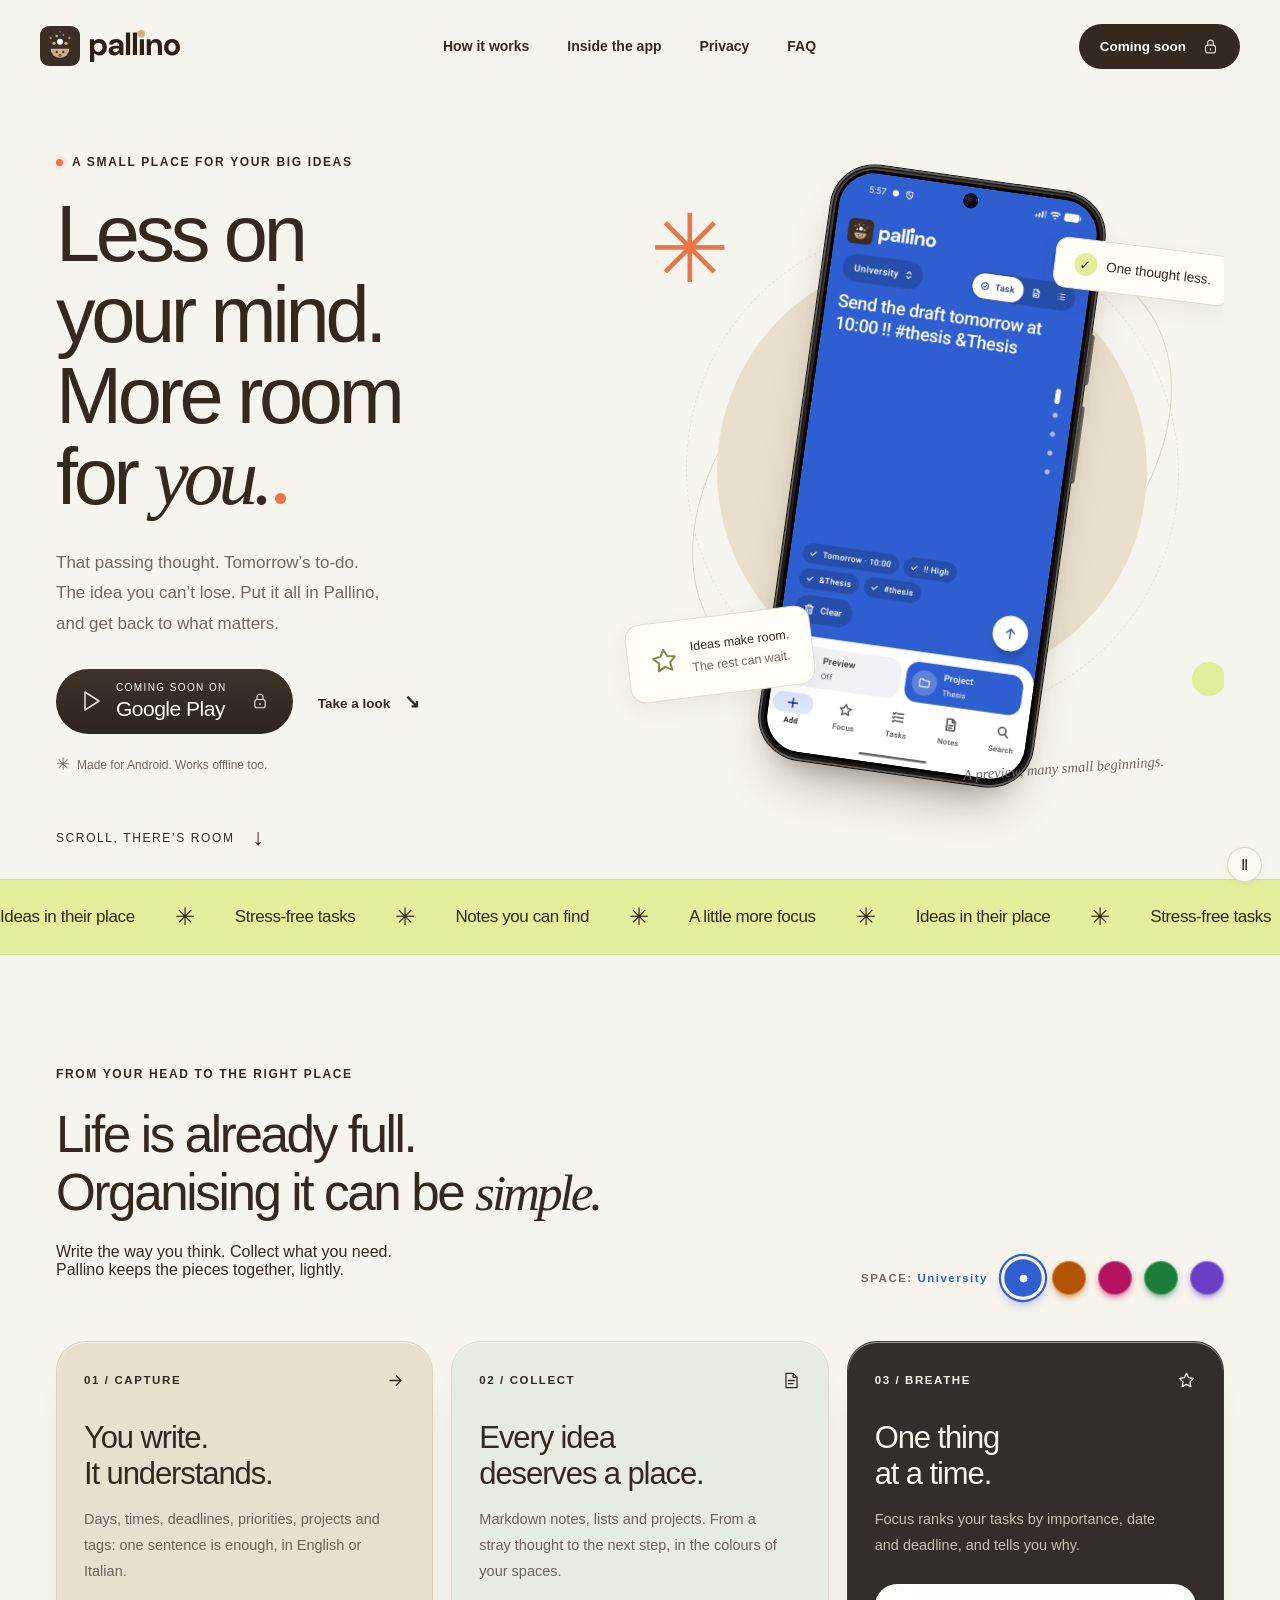
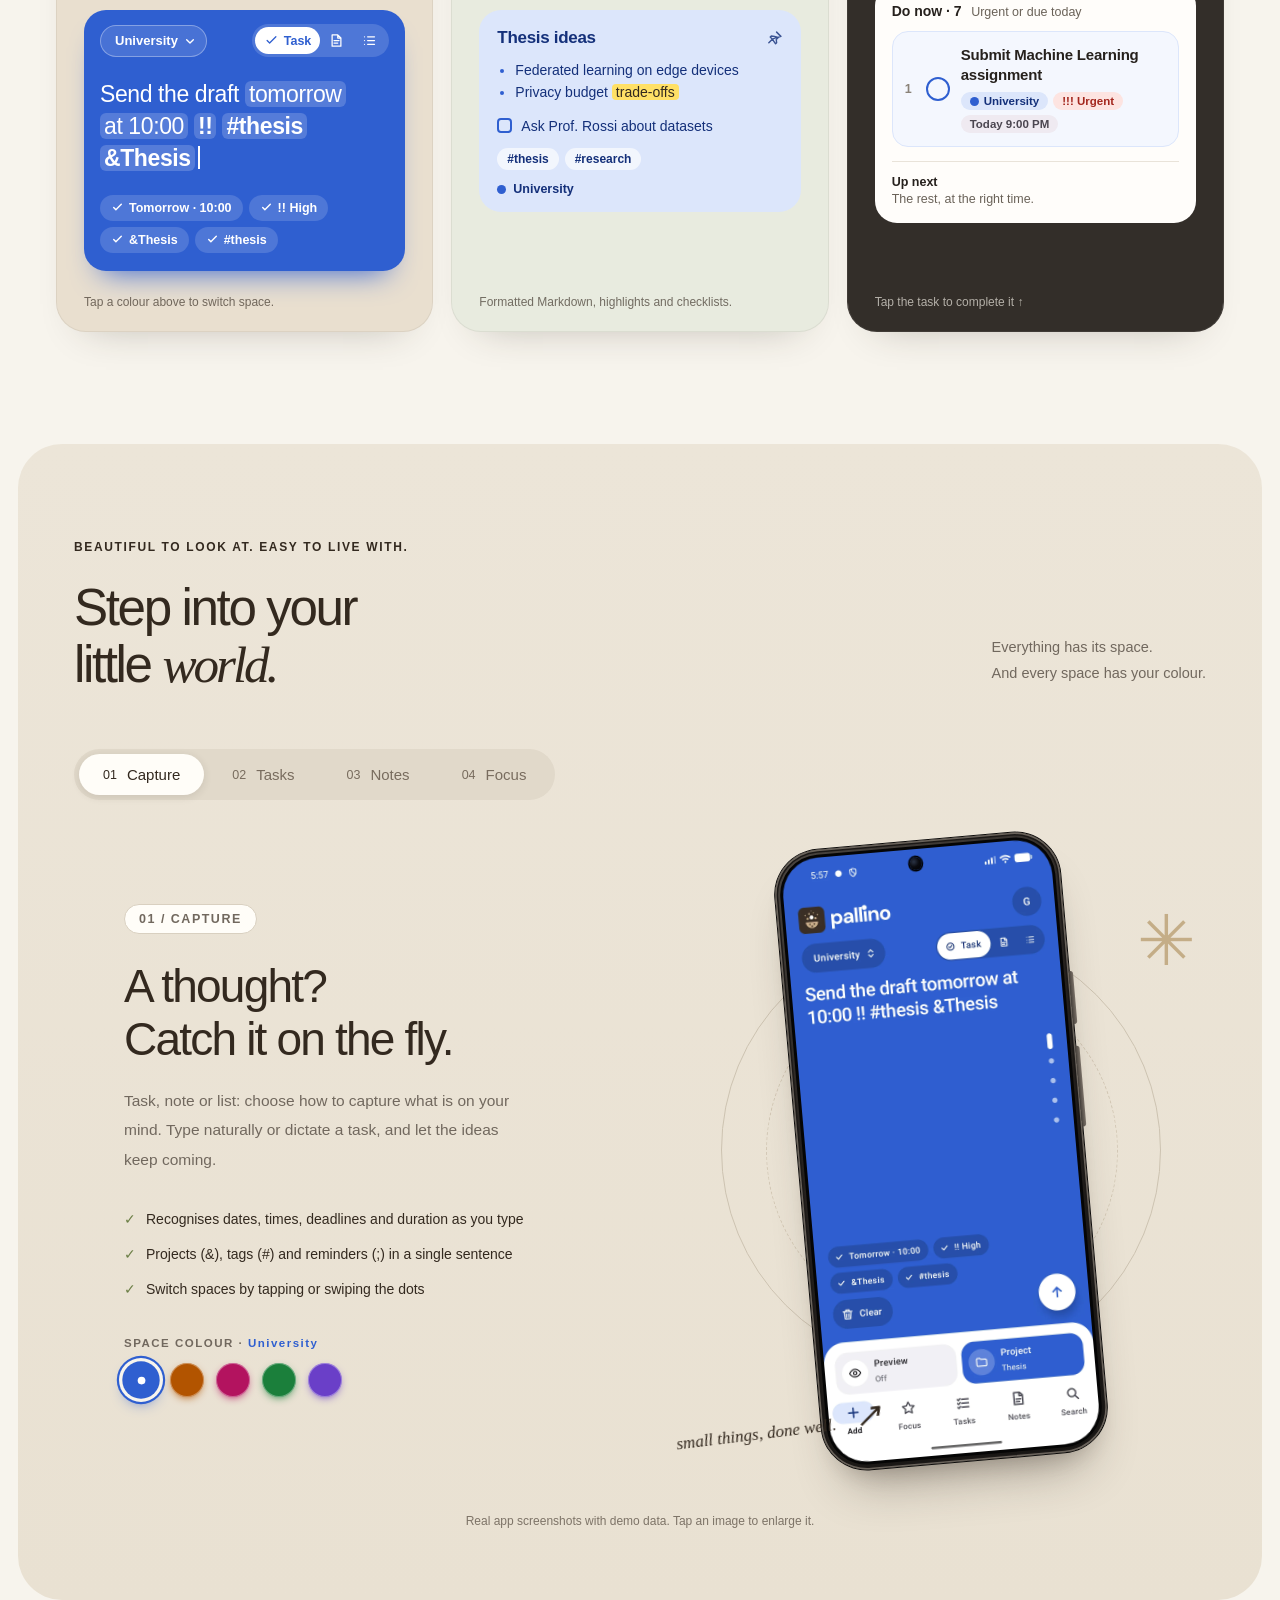
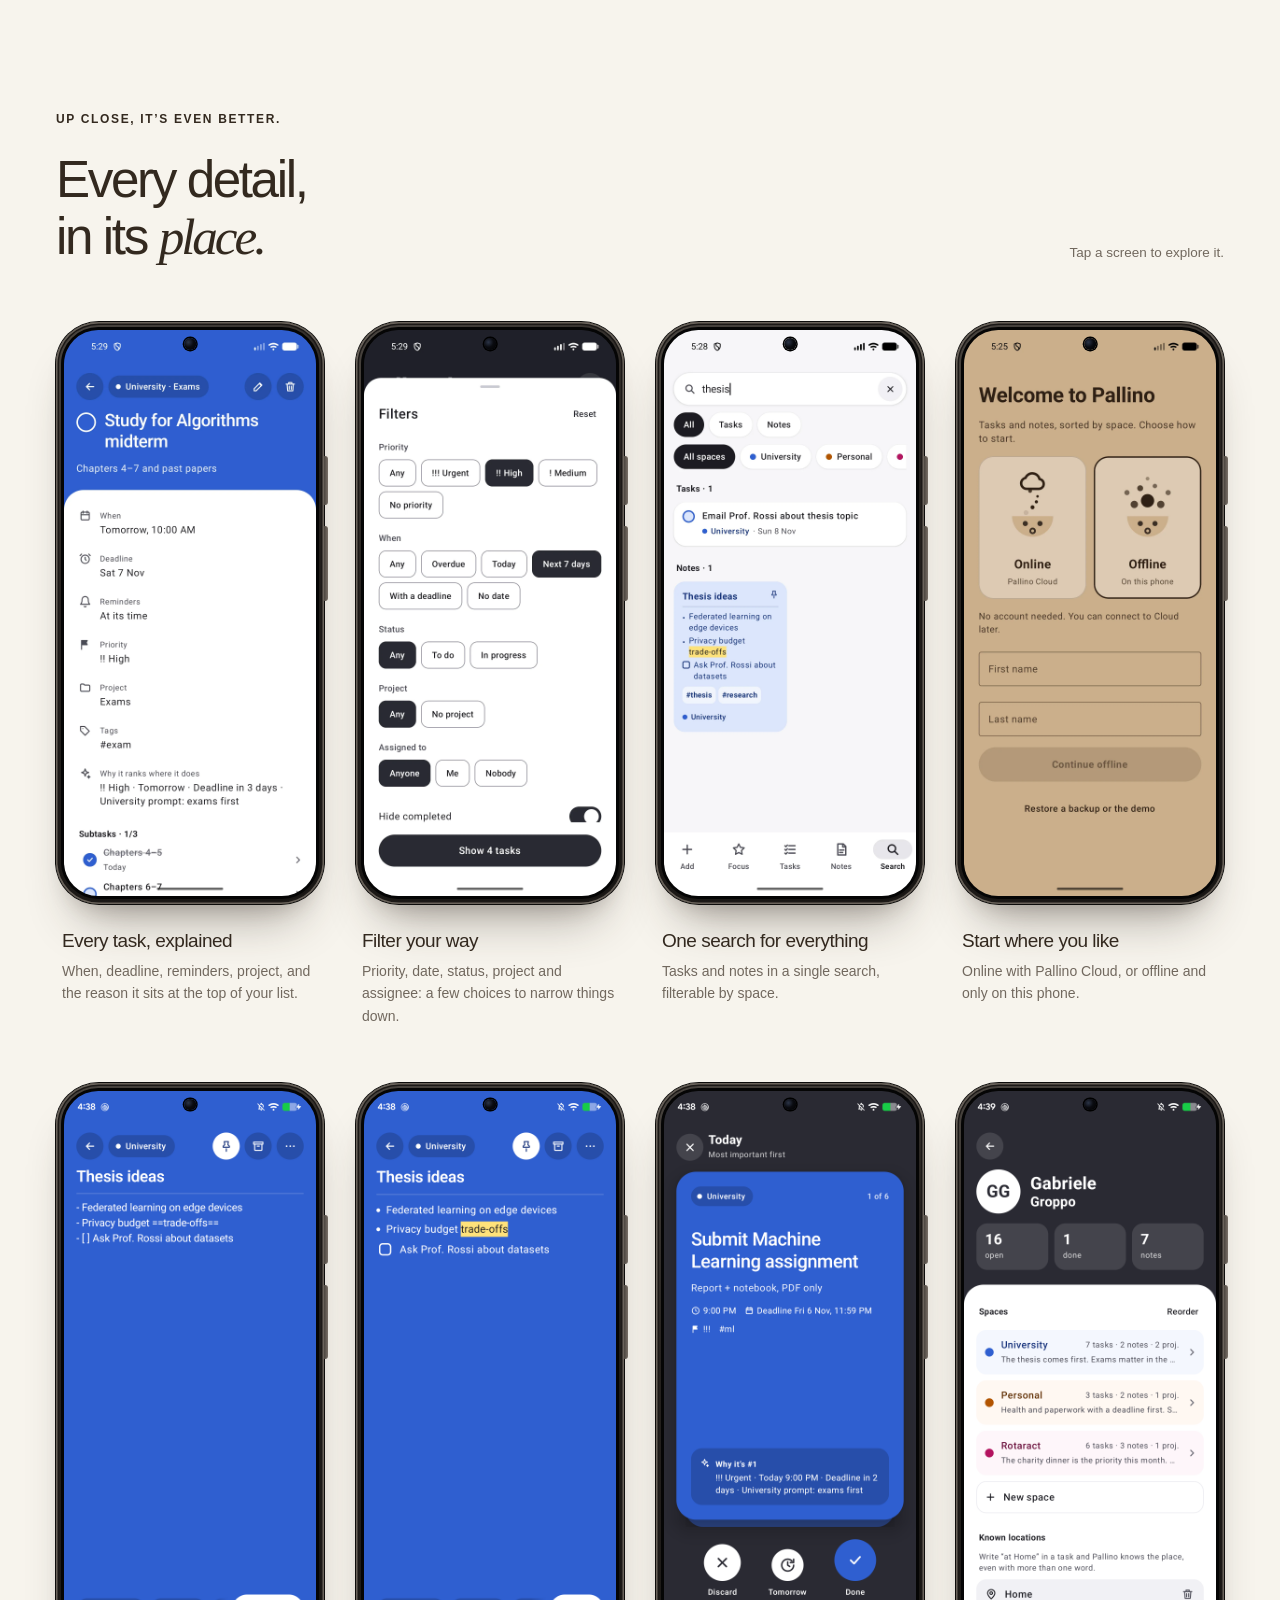
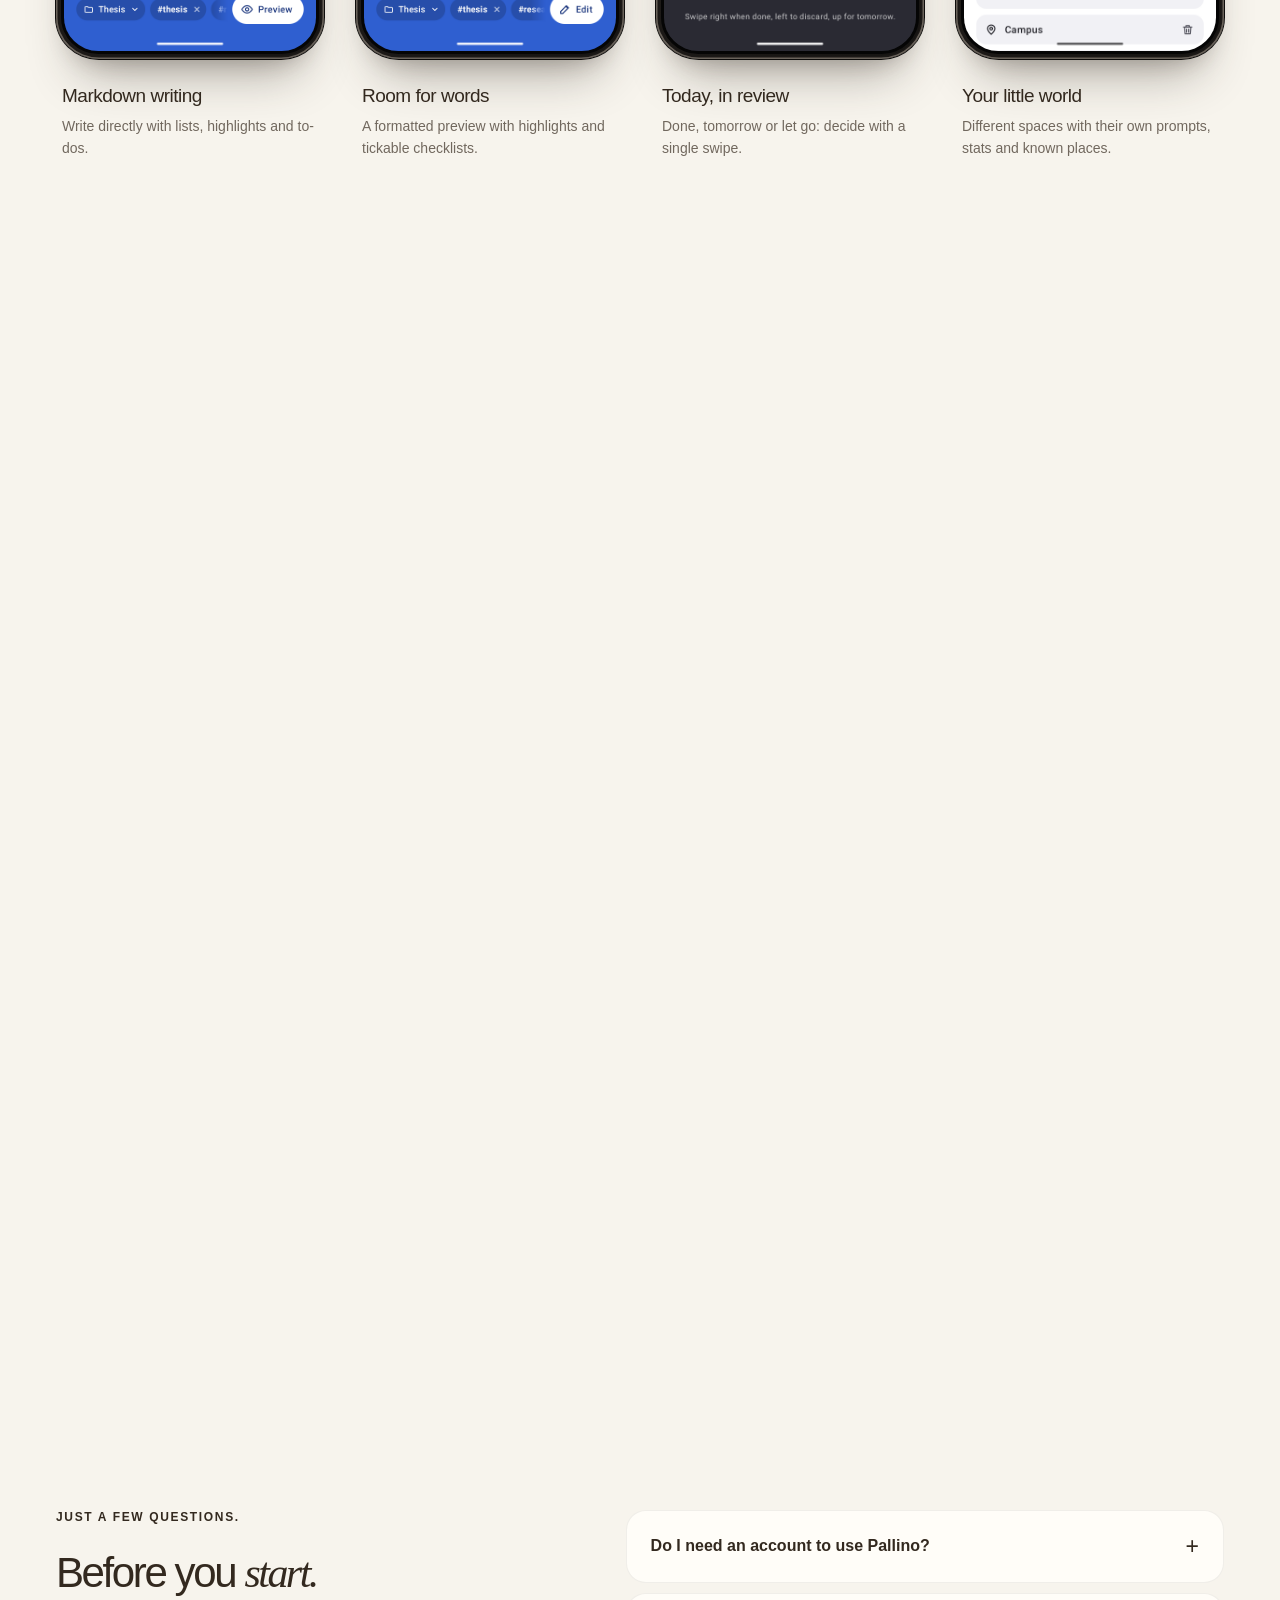
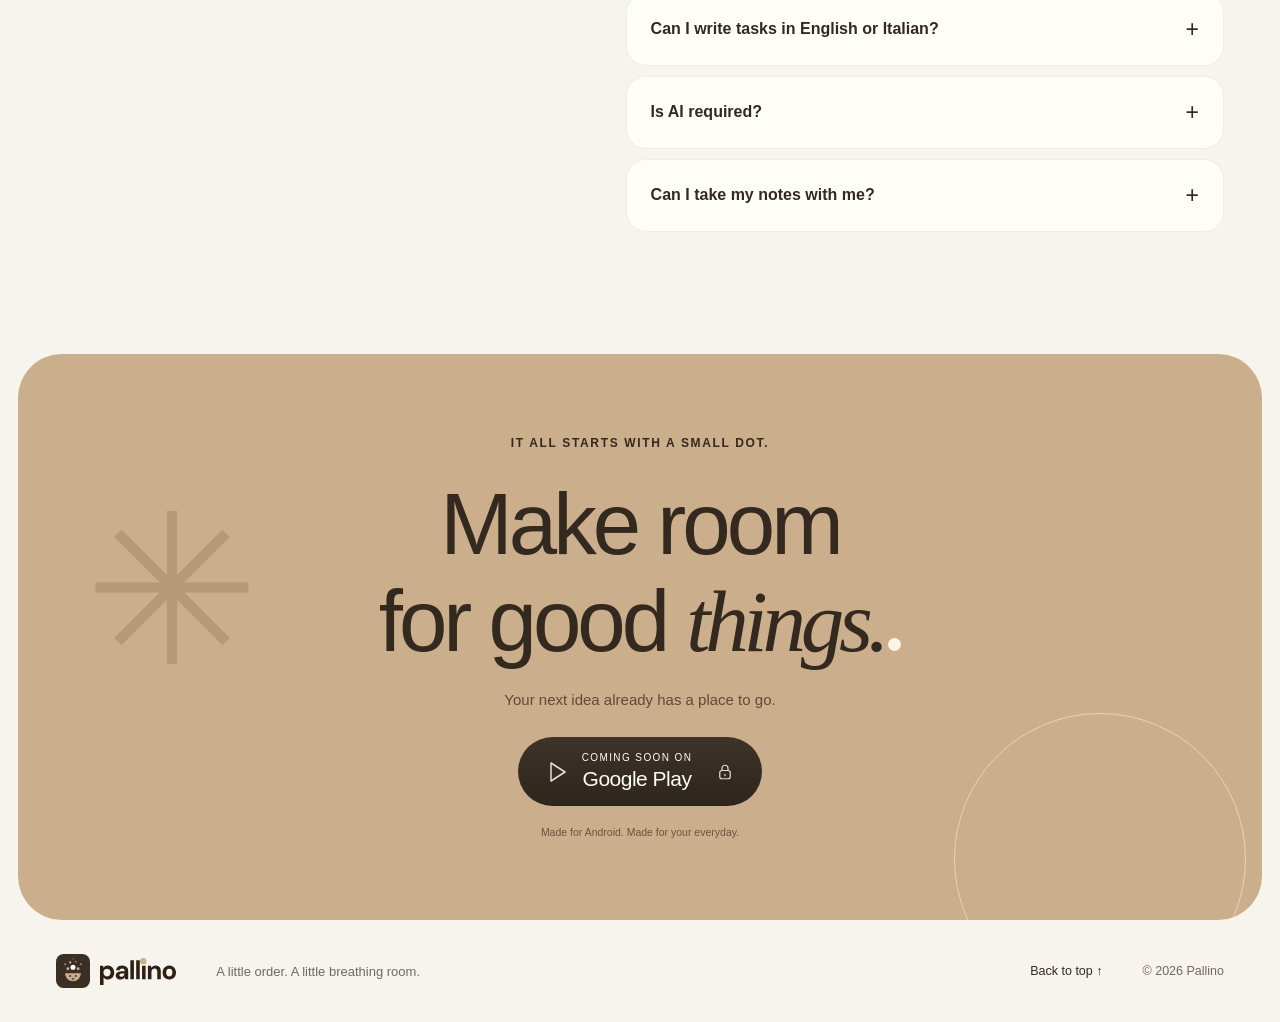
==== index.html @ badea151 "Pallino website: English copy, new phone frames, per-space screenshots - Translate all copy to Engli" ====
<!doctype html>
<html lang="en">
<head>
  <meta charset="utf-8">
  <meta name="viewport" content="width=device-width, initial-scale=1">
  <meta name="theme-color" content="#f7f4ed">
  <meta name="description" content="Make room for your ideas. Pallino collects tasks, notes and lists, understands how you write and helps you find the next thing to do. Discover the Android app.">
  <meta property="og:title" content="Pallino — Less on your mind. More room for you.">
  <meta property="og:description" content="Tasks, notes and ideas. A small place to put everything else in order.">
  <meta property="og:type" content="website">
  <title>Pallino — Less on your mind. More room for you.</title>
  <link rel="icon" href="assets/favicon.ico" sizes="any">
  <link rel="icon" href="assets/favicon.svg" type="image/svg+xml">
  <link rel="apple-touch-icon" href="assets/apple-touch-icon.png">
  <link rel="stylesheet" href="styles.css">
  <script src="strings.js" defer></script>
  <script src="script.js" defer></script>
</head>
<body>
<a class="skip" href="#main">Skip to content</a>
<svg class="svg-library" xmlns="http://www.w3.org/2000/svg" aria-hidden="true"><defs>
  <symbol id="i-arrow" viewBox="0 0 24 24"><path d="M5 12h14m-6-6 6 6-6 6"/></symbol>
  <symbol id="i-star" viewBox="0 0 24 24"><path d="m12 3 2.7 5.5 6.1.9-4.4 4.3 1 6.1-5.4-2.9-5.4 2.9 1-6.1L3.2 9.4l6.1-.9Z"/></symbol>
  <symbol id="i-note" viewBox="0 0 24 24"><path d="M14 3H5v18h14V8Zm0 0v5h5M8 12h8m-8 4h6"/></symbol>
  <symbol id="i-check" viewBox="0 0 24 24"><path d="m5 12 4 4L19 6"/></symbol>
  <symbol id="i-search" viewBox="0 0 24 24"><circle cx="10.5" cy="10.5" r="6.5"/><path d="m16 16 5 5"/></symbol>
  <symbol id="i-mic" viewBox="0 0 24 24"><rect x="9" y="2" width="6" height="13" rx="3"/><path d="M5 10v2a7 7 0 0 0 14 0v-2m-7 9v3m-4 0h8"/></symbol>
  <symbol id="i-lock" viewBox="0 0 24 24"><rect x="5" y="10" width="14" height="11" rx="3"/><path d="M8 10V7a4 4 0 0 1 8 0v3m-4 5v2"/></symbol>
  <symbol id="i-chevron" viewBox="0 0 24 24"><path d="m7 10 5 5 5-5"/></symbol>
  <symbol id="i-list" viewBox="0 0 24 24"><path d="M9 6h11M9 12h11M9 18h11M4 6h.01M4 12h.01M4 18h.01"/></symbol>
  <symbol id="i-pin" viewBox="0 0 24 24"><path d="m15 3 6 6-3 1-3.5 3.5.5 4.5-1.5 1.5L9 13l-5 5m5-5-3-3 1.5-1.5 4.5.5L16 10Z"/></symbol>
  <symbol id="i-share" viewBox="0 0 24 24"><path d="M7 17 17 7M8 7h9v9"/></symbol>
  <symbol id="i-refresh" viewBox="0 0 24 24"><path d="M20 12a8 8 0 1 1-2.6-5.9M20 4v5h-5"/></symbol>
  <symbol id="i-moon" viewBox="0 0 24 24"><path d="M20 14.5A8 8 0 0 1 9.5 4 8 8 0 1 0 20 14.5Z"/></symbol>
  <symbol id="i-play" viewBox="0 0 24 24"><path d="m5 3 14 9-14 9Z"/></symbol>
</defs></svg>
<header class="site-header"><div class="header">
  <a class="brand" href="#" aria-label="Pallino, back to top">
    <img class="brand-app-icon" src="assets/app-icon.svg" alt="" width="40" height="40">
    <img class="brand-wordmark" src="assets/wordmark.svg" alt="pallino" width="90" height="32">
  </a>
  <nav aria-label="Main navigation"><a href="#features">How it works</a><a href="#app">Inside the app</a><a href="#privacy">Privacy</a><a href="#faq">FAQ</a></nav>
  <span class="button small dark is-locked" role="link" aria-disabled="true" title="Coming soon on Google Play">Coming soon <svg><use href="#i-lock"/></svg></span>
</div></header>
<main id="main">
<section class="hero wrap">
  <div class="hero-copy">
    <p class="eyebrow"><span class="status-dot"></span> A SMALL PLACE FOR YOUR BIG IDEAS</p>
    <h1>Less on<br>your mind.<br>More room<br>for <span class="serif">you.</span><span class="heading-dot"></span></h1>
    <p class="lead">That passing thought. Tomorrow’s to-do.<br class="desktop-break"> The idea you can’t lose. Put it all in Pallino,<br class="desktop-break"> and get back to what matters.</p>
    <div class="hero-actions"><span class="button dark store-link is-locked" role="link" aria-disabled="true" title="Coming soon on Google Play"><svg><use href="#i-play"/></svg><span><small>COMING SOON ON</small>Google Play</span><svg class="store-arrow"><use href="#i-lock"/></svg></span><a class="text-link" href="#app">Take a look <span>↘</span></a></div>
    <p class="hero-footnote"><span class="tiny-android">✳</span> Made for Android. Works offline too.</p>
  </div>
  <div class="hero-stage" aria-label="Preview of the Pallino app">
    <div class="orbit orbit-one"></div><div class="orbit orbit-two"></div><div class="hero-disc"></div>
    <span class="decor star-decor">✳</span><span class="decor little-dot"></span>
    <div class="floating-label label-top"><span class="label-tick">✓</span> One thought less.</div>
    <div class="phone hero-phone">
      <div class="phone-screen"><button class="screenshot-open" data-space-shot="capture" data-image="assets/screenshots/capture-blue.webp" data-caption="Capture · dates, priorities, tags and projects recognised as you type" aria-label="Enlarge the Capture screen"><img src="assets/screenshots/capture-blue.webp" alt="Pallino Capture screen: a task with date, time, priority, tag and project recognised as you type" width="1080" height="2424" fetchpriority="high"></button></div>
    </div>
    <div class="floating-label label-bottom"><svg><use href="#i-star"/></svg><span>Ideas make room.<br><b>The rest can wait.</b></span></div>
    <span class="stage-note">A preview, many small beginnings.</span>
  </div>
  <a class="scroll-hint" href="#features"><span>SCROLL, THERE’S ROOM</span> ↓</a>
</section>
<div class="ticker" aria-hidden="true"><div class="ticker-track"><span>Ideas in their place</span><i>✳</i><span>Stress-free tasks</span><i>✳</i><span>Notes you can find</span><i>✳</i><span>A little more focus</span><i>✳</i><span>Ideas in their place</span><i>✳</i><span>Stress-free tasks</span><i>✳</i><span>Notes you can find</span><i>✳</i><span>A little more focus</span><i>✳</i></div></div>
<section id="features" class="section wrap">
  <div class="section-heading reveal">
    <div>
      <p class="eyebrow">FROM YOUR HEAD TO THE RIGHT PLACE</p>
      <h2>Life is already full.<br>Organising it can be <span class="serif">simple.</span></h2>
      <p>Write the way you think. Collect what you need.<br>Pallino keeps the pieces together, lightly.</p>
    </div>
    <div class="color-picker" aria-label="Choose the space colour">
      <span class="picker-label">SPACE: <b class="space-name-label">University</b></span>
      <div class="swatch-group" role="group" aria-label="Space colours">
        <button type="button" class="swatch blue active" data-space="blue" aria-label="University space (Blue)" aria-pressed="true"></button>
        <button type="button" class="swatch orange" data-space="orange" aria-label="Personal space (Orange)" aria-pressed="false"></button>
        <button type="button" class="swatch pink" data-space="pink" aria-label="Rotaract space (Magenta)" aria-pressed="false"></button>
        <button type="button" class="swatch green" data-space="green" aria-label="Projects space (Green)" aria-pressed="false"></button>
        <button type="button" class="swatch purple" data-space="purple" aria-label="Ideas space (Purple)" aria-pressed="false"></button>
      </div>
    </div>
  </div>
  <div class="feature-grid">
    <article class="feature-card capture-card reveal">
      <div class="card-meta"><span>01 / CAPTURE</span><svg><use href="#i-arrow"/></svg></div>
      <h3>You write.<br>It understands.</h3>
      <p>Days, times, deadlines, priorities, projects and tags: one sentence is enough, in English or Italian.</p>
      <div class="app-block capture-block">
        <div class="capture-block-bar">
          <span class="space-selector-pill"><span class="space-name-label">University</span><svg><use href="#i-chevron"/></svg></span>
          <span class="mode-segments"><b><svg><use href="#i-check"/></svg>Task</b><span><svg><use href="#i-note"/></svg></span><span><svg><use href="#i-list"/></svg></span></span>
        </div>
        <div class="sentence-demo">
          <span><span class="space-task-label">Send the draft</span> <em>tomorrow</em><br><em>at 10:00</em> <strong>!!</strong> <u class="space-tag-label">#thesis</u> <b class="space-proj-label">&amp;Thesis</b></span>
        </div>
        <div class="demo-chips">
          <span><svg><use href="#i-check"/></svg>Tomorrow · 10:00</span>
          <span><svg><use href="#i-check"/></svg>!! High</span>
          <span><svg><use href="#i-check"/></svg><i class="space-proj-chip">&amp;Thesis</i></span>
          <span><svg><use href="#i-check"/></svg><i class="space-tag-chip">#thesis</i></span>
        </div>
      </div>
      <span class="card-caption">Tap a colour above to switch space.</span>
    </article>
    <article class="feature-card notes-card reveal">
      <div class="card-meta"><span>02 / COLLECT</span><svg><use href="#i-note"/></svg></div>
      <h3>Every idea<br>deserves a place.</h3>
      <p>Markdown notes, lists and projects. From a stray thought to the next step, in the colours of your spaces.</p>
      <div class="app-block note-card-demo">
        <div class="note-card-head">
          <b>Thesis ideas</b>
          <svg class="pin-icon" aria-hidden="true"><use href="#i-pin"/></svg>
        </div>
        <ul class="note-card-list">
          <li>Federated learning on edge devices</li>
          <li>Privacy budget <mark>trade-offs</mark></li>
        </ul>
        <div class="note-card-todo"><span class="todo-box"></span> Ask Prof. Rossi about datasets</div>
        <div class="note-card-tags"><span class="space-tag-label">#thesis</span><span>#research</span></div>
        <div class="note-card-space"><i class="space-dot"></i> <span class="space-name-label">University</span></div>
      </div>
      <span class="card-caption">Formatted Markdown, highlights and checklists.</span>
    </article>
    <article class="feature-card focus-card reveal">
      <div class="card-meta"><span>03 / BREATHE</span><svg><use href="#i-star"/></svg></div>
      <h3>One thing<br>at a time.</h3>
      <p>Focus ranks your tasks by importance, date and deadline, and tells you why.</p>
      <div class="app-block focus-surface">
        <span class="focus-label"><b>Do now · 7</b> Urgent or due today</span>
        <button type="button" class="demo-task" aria-pressed="false">
          <span class="task-rank">1</span>
          <span class="check-circle"><svg><use href="#i-check"/></svg></span>
          <span class="demo-task-body">
            <span class="demo-task-title">Submit Machine Learning assignment</span>
            <span class="reason-pills">
              <em class="reason-space"><i class="space-dot"></i> <span class="space-name-label">University</span></em>
              <span>!!! Urgent</span>
              <span>Today 9:00 PM</span>
            </span>
          </span>
        </button>
        <div class="focus-later"><b>Up next</b> <span>The rest, at the right time.</span></div>
      </div>
      <span class="card-caption">Tap the task to complete it ↑</span>
    </article>
  </div>
</section>
<section id="app" class="app-section">
  <div class="wrap">
    <div class="app-section-top reveal"><div><p class="eyebrow">BEAUTIFUL TO LOOK AT. EASY TO LIVE WITH.</p><h2>Step into your<br>little <span class="serif">world.</span></h2></div><p>Everything has its space.<br>And every space has your colour.</p></div>
    <div class="showcase-tabs" role="tablist" aria-label="Explore the app’s features">
      <button id="tab-capture" role="tab" aria-selected="true" aria-controls="showcase-panel" data-screen="capture" tabindex="0">01 <span>Capture</span></button>
      <button id="tab-tasks" role="tab" aria-selected="false" aria-controls="showcase-panel" data-screen="tasks" tabindex="-1">02 <span>Tasks</span></button>
      <button id="tab-notes" role="tab" aria-selected="false" aria-controls="showcase-panel" data-screen="notes" tabindex="-1">03 <span>Notes</span></button>
      <button id="tab-focus" role="tab" aria-selected="false" aria-controls="showcase-panel" data-screen="focus" tabindex="-1">04 <span>Focus</span></button>
    </div>
    <div id="showcase-panel" class="showcase" role="tabpanel" aria-labelledby="tab-capture" tabindex="0">
      <div class="showcase-copy">
        <span class="showcase-number" aria-hidden="true">01 / Capture</span>
        <h3 id="showcase-title">A thought?<br>Catch it on the fly.</h3>
        <p id="showcase-description">Task, note or list: choose how to capture what is on your mind. Type naturally or dictate a task, and let the ideas keep coming.</p>
        <ul id="showcase-points">
          <li>Recognises dates, times, deadlines and duration as you type</li>
          <li>Projects (&amp;), tags (#) and reminders (;) in a single sentence</li>
          <li>Switch spaces by tapping or swiping the dots</li>
        </ul>
        <div class="color-picker" aria-label="Choose the space colour">
          <span class="picker-label">SPACE COLOUR · <b class="space-name-label">University</b></span>
          <div class="swatch-group" role="group" aria-label="Space colours">
            <button type="button" class="swatch blue active" data-space="blue" aria-label="University space (Blue)" aria-pressed="true"></button>
            <button type="button" class="swatch orange" data-space="orange" aria-label="Personal space (Orange)" aria-pressed="false"></button>
            <button type="button" class="swatch pink" data-space="pink" aria-label="Rotaract space (Magenta)" aria-pressed="false"></button>
            <button type="button" class="swatch green" data-space="green" aria-label="Projects space (Green)" aria-pressed="false"></button>
            <button type="button" class="swatch purple" data-space="purple" aria-label="Ideas space (Purple)" aria-pressed="false"></button>
          </div>
        </div>
      </div>
      <div class="showcase-device"><div class="showcase-ring"></div><span class="showcase-spark" aria-hidden="true">✳</span><div class="phone showcase-phone"><div class="phone-screen"><div id="dynamic-screen"><button class="screenshot-open" data-space-shot="capture" data-image="assets/screenshots/capture-blue.webp" data-caption="Capture · dates, priorities, tags and projects recognised as you type" aria-label="Enlarge: Capture · dates, priorities, tags and projects recognised as you type"><img src="assets/screenshots/capture-blue.webp" alt="Capture · dates, priorities, tags and projects recognised as you type. Screenshot of the Pallino app." width="1080" height="2400"></button></div></div></div><span class="device-annotation">small things, done well. <span>↗</span></span></div>
    </div>
    <p class="preview-note">Real app screenshots with demo data. Tap an image to enlarge it.</p>
  </div>
</section>
<section class="screen-gallery-section wrap section">
  <div class="gallery-heading reveal"><div><p class="eyebrow">UP CLOSE, IT’S EVEN BETTER.</p><h2>Every detail,<br>in its <span class="serif">place.</span></h2></div><p>Tap a screen to explore it.</p></div>
  <div class="screen-gallery">
    <figure class="gallery-item reveal"><div class="phone"><div class="phone-screen"><button class="screenshot-open" data-image="assets/screenshots/task-detail.webp" data-caption="Every task, explained · Task detail with deadline, reminders and the ranking reason" aria-label="Enlarge: Every task, explained"><img src="assets/screenshots/task-detail.webp" alt="Every task, explained: Task detail with deadline, reminders and the ranking reason, in Pallino." width="1080" height="2424" loading="lazy"><span class="image-zoom" aria-hidden="true">↗</span></button></div></div><figcaption><h3>Every task, explained</h3><p>When, deadline, reminders, project, and the reason it sits at the top of your list.</p></figcaption></figure>
    <figure class="gallery-item reveal"><div class="phone"><div class="phone-screen"><button class="screenshot-open" data-image="assets/screenshots/filters.webp" data-caption="Filter your way · Filters for priority, date, status and project" aria-label="Enlarge: Filter your way"><img src="assets/screenshots/filters.webp" alt="Filter your way: Filters for priority, date, status and project, in Pallino." width="1080" height="2424" loading="lazy"><span class="image-zoom" aria-hidden="true">↗</span></button></div></div><figcaption><h3>Filter your way</h3><p>Priority, date, status, project and assignee: a few choices to narrow things down.</p></figcaption></figure>
    <figure class="gallery-item reveal"><div class="phone"><div class="phone-screen"><button class="screenshot-open" data-image="assets/screenshots/search.webp" data-caption="One search for everything · Single search across tasks and notes" aria-label="Enlarge: One search for everything"><img src="assets/screenshots/search.webp" alt="One search for everything: Single search across tasks and notes, in Pallino." width="1080" height="2424" loading="lazy"><span class="image-zoom" aria-hidden="true">↗</span></button></div></div><figcaption><h3>One search for everything</h3><p>Tasks and notes in a single search, filterable by space.</p></figcaption></figure>
    <figure class="gallery-item reveal"><div class="phone"><div class="phone-screen"><button class="screenshot-open" data-image="assets/screenshots/welcome-offline.webp" data-caption="Start where you like · Welcome screen with Online and Offline modes" aria-label="Enlarge: Start where you like"><img src="assets/screenshots/welcome-offline.webp" alt="Start where you like: Welcome screen with Online and Offline modes, in Pallino." width="1080" height="2424" loading="lazy"><span class="image-zoom" aria-hidden="true">↗</span></button></div></div><figcaption><h3>Start where you like</h3><p>Online with Pallino Cloud, or offline and only on this phone.</p></figcaption></figure>
    <figure class="gallery-item reveal"><div class="phone"><div class="phone-screen"><button class="screenshot-open" data-image="assets/screenshots/note-writing.webp" data-caption="Markdown writing · Note editor with lists, highlights and to-dos" aria-label="Enlarge: Markdown writing"><img src="assets/screenshots/note-writing.webp" alt="Markdown writing: Note editor with lists, highlights and to-dos, in Pallino." width="1080" height="2400" loading="lazy"><span class="image-zoom" aria-hidden="true">↗</span></button></div></div><figcaption><h3>Markdown writing</h3><p>Write directly with lists, highlights and to-dos.</p></figcaption></figure>
    <figure class="gallery-item reveal"><div class="phone"><div class="phone-screen"><button class="screenshot-open" data-image="assets/screenshots/note-preview.webp" data-caption="Room for words · Formatted note with highlight and checklist" aria-label="Enlarge: Room for words"><img src="assets/screenshots/note-preview.webp" alt="Room for words: Formatted note with highlight and checklist, in Pallino." width="1080" height="2400" loading="lazy"><span class="image-zoom" aria-hidden="true">↗</span></button></div></div><figcaption><h3>Room for words</h3><p>A formatted preview with highlights and tickable checklists.</p></figcaption></figure>
    <figure class="gallery-item reveal"><div class="phone"><div class="phone-screen"><button class="screenshot-open" data-image="assets/screenshots/review.webp" data-caption="Today, in review · Review of today’s tasks with swipe actions" aria-label="Enlarge: Today, in review"><img src="assets/screenshots/review.webp" alt="Today, in review: Review of today’s tasks with swipe actions, in Pallino." width="1080" height="2400" loading="lazy"><span class="image-zoom" aria-hidden="true">↗</span></button></div></div><figcaption><h3>Today, in review</h3><p>Done, tomorrow or let go: decide with a single swipe.</p></figcaption></figure>
    <figure class="gallery-item reveal"><div class="phone"><div class="phone-screen"><button class="screenshot-open" data-image="assets/screenshots/profile.webp" data-caption="Your little world · Local profile, stats, spaces and known places" aria-label="Enlarge: Your little world"><img src="assets/screenshots/profile.webp" alt="Your little world: Local profile, stats, spaces and known places, in Pallino." width="1080" height="2400" loading="lazy"><span class="image-zoom" aria-hidden="true">↗</span></button></div></div><figcaption><h3>Your little world</h3><p>Different spaces with their own prompts, stats and known places.</p></figcaption></figure>
  </div>
</section>
<section class="extras-section wrap section">
  <div class="section-heading reveal"><p class="eyebrow">THERE’S MORE, QUIETLY.</p><h2>Small details.<br>A big <span class="serif">difference.</span></h2></div>
  <div class="extras-grid">
    <article class="reveal"><span class="extra-icon"><svg><use href="#i-share"/></svg></span><h3>From notes to tasks</h3><p>Extract to-dos from a note, with rules or with optional AI. Review the suggestions and choose what to create.</p></article>
    <article class="reveal"><span class="extra-icon"><svg><use href="#i-refresh"/></svg></span><h3>Habits stick</h3><p>“Read every day.” Write it once and let recurring tasks keep the rhythm with you.</p></article>
    <article class="reveal"><span class="extra-icon"><svg><use href="#i-search"/></svg></span><h3>Find that thought again</h3><p>One search for tasks and notes. Filter by space, find the right words and pick up where you left off.</p></article>
    <article class="reveal"><span class="extra-icon"><svg><use href="#i-moon"/></svg></span><h3>Your way to see it</h3><p>Light, dark or Low colour theme. Customise the look and the navigation bar to feel at home.</p></article>
  </div>
</section>
<section id="privacy" class="privacy-section wrap reveal">
  <div class="privacy-art" aria-hidden="true">
    <div class="privacy-orbit"></div>
    <svg class="privacy-mascot" viewBox="0 0 120 120" width="148" height="148">
      <rect width="120" height="120" rx="27" fill="#3B2F25"/>
      <path d="M32 68 A28 28 0 0 0 88 68 Z" fill="#CBAE8B"/>
      <circle cx="50" cy="78" r="3.5" fill="#3B2F25"/>
      <circle cx="70" cy="78" r="3.5" fill="#3B2F25"/>
      <circle cx="60" cy="88" r="3.2" fill="none" stroke="#3B2F25" stroke-width="2.5"/>
      <circle class="mascot-hero-dot" cx="60" cy="47" r="9" fill="#FFFFFF" stroke="none"/>
      <circle cx="42" cy="52" r="5" fill="#CBAE8B" stroke="none"/>
      <circle cx="78" cy="52" r="5" fill="#CBAE8B" stroke="none"/>
      <circle cx="50" cy="30" r="4" fill="#CBAE8B" stroke="none"/>
      <circle cx="32" cy="36" r="3.5" fill="#CBAE8B" fill-opacity="0.7" stroke="none"/>
      <circle cx="88" cy="36" r="3.5" fill="#CBAE8B" fill-opacity="0.7" stroke="none"/>
      <circle cx="70" cy="27" r="3" fill="#CBAE8B" fill-opacity="0.7" stroke="none"/>
      <circle cx="60" cy="17" r="2.5" fill="#CBAE8B" fill-opacity="0.5" stroke="none"/>
    </svg>
    <span class="privacy-star">✳</span>
    <span class="lock-badge"><svg><use href="#i-lock"/></svg></span>
  </div>
  <div>
    <p class="eyebrow">YOUR IDEAS, CLOSE TO YOU.</p>
    <h2>Your space.<br>Truly <span class="serif">yours.</span></h2>
    <p>Tasks and notes stay in a local database on your phone. Start in Offline mode with just a local profile, or sync spaces and projects with Pallino Cloud.</p>
    <p>AI is a choice: extract tasks on your device with local models (Gemma 4 E2B or Qwen3), or turn on Google AI Studio with your own key. You decide.</p>
    <div class="privacy-tags"><span>✓ Works offline</span><span>✓ On-device AI</span><span>✓ Export notes and backups</span></div>
  </div>
</section>
<section id="faq" class="faq-section wrap section"><div class="reveal"><p class="eyebrow">JUST A FEW QUESTIONS.</p><h2>Before you <span class="serif">start.</span></h2></div><div class="faq-list reveal"><details><summary>Do I need an account to use Pallino?<span>+</span></summary><p>You can start in offline mode with a local profile. Pallino Cloud is optional: it syncs your profile, spaces and projects across devices, while tasks and notes stay on your phone.</p></details><details><summary>Can I write tasks in English or Italian?<span>+</span></summary><p>Yes, both. Pallino recognises expressions like “tomorrow”, “Friday at 6 pm”, “by Friday”, “every Monday” and “~1h30”, in English and in Italian. The app interface is in English.</p></details><details><summary>Is AI required?<span>+</span></summary><p>No. You can manage tasks, notes and lists and use rule-based extraction without any AI. For AI extraction you can download a local model to your phone (LiteRT-LM) or use Google AI Studio with your own key.</p></details><details><summary>Can I take my notes with me?<span>+</span></summary><p>Of course. You can export all notes as Markdown (`.md`) or in the `.pallino` format, and export or re-import a full `.json` backup from the Profile settings.</p></details></div></section>
<section class="download-section"><div class="wrap download-inner reveal"><span class="download-flower" aria-hidden="true">✳</span><p class="eyebrow">IT ALL STARTS WITH A SMALL DOT.</p><h2>Make room<br>for good <span class="serif">things.</span><span class="download-dot"></span></h2><p>Your next idea already has a place to go.</p><span class="button dark store-link is-locked" role="link" aria-disabled="true" title="Coming soon on Google Play"><svg><use href="#i-play"/></svg><span><small>COMING SOON ON</small>Google Play</span><svg class="store-arrow"><use href="#i-lock"/></svg></span><span class="download-platform">Made for Android. Made for your everyday.</span></div></section>
</main>
<footer class="footer wrap">
  <a class="brand" href="#" aria-label="Pallino, back to top">
    <img class="brand-app-icon" src="assets/app-icon.svg" alt="" width="34" height="34">
    <img class="brand-wordmark" src="assets/wordmark.svg" alt="pallino" width="77" height="27">
  </a>
  <span>A little order. A little breathing room.</span>
  <a href="#main">Back to top ↑</a>
  <small>© <span id="year">2026</span> Pallino</small>
</footer>
<button class="motion-toggle" aria-pressed="false" aria-label="Pause animations" title="Pause animations">Ⅱ</button>
<dialog class="screenshot-dialog" id="screenshot-viewer" aria-label="Enlarged Pallino screenshot"><button class="viewer-close" aria-label="Close the enlarged screenshot">×</button><img class="viewer-image" alt="" width="1080" height="2400"><p class="viewer-caption"></p></dialog>
</body></html>
---- styles.css ----
:root{--cream:#f7f4ed;--ink:#33291f;--muted:#71685e;--beige:#cbae8b;--brown:#2e2014;--notte:#3b2f25;--line:#ddd7cc;--lime:#e4ed9c;--orange:#e87647}*{box-sizing:border-box}html{scroll-behavior:smooth;scroll-padding-top:100px}body{margin:0;background:var(--cream);color:var(--ink);font-family:Arial,Helvetica,sans-serif;-webkit-font-smoothing:antialiased}a{color:inherit;text-decoration:none}button{font:inherit;color:inherit;cursor:pointer}button,a{-webkit-tap-highlight-color:transparent}button:focus-visible,a:focus-visible,summary:focus-visible,[tabindex="0"]:focus-visible{outline:3px solid #2f5fd0;outline-offset:5px}button{border:0}svg{width:24px;height:24px;fill:none;stroke:currentColor;stroke-width:1.6;stroke-linecap:round;stroke-linejoin:round}.svg-library{position:absolute;width:0;height:0;overflow:hidden}.wrap{width:min(1280px,calc(100% - 112px));margin-inline:auto}.brand{display:inline-flex;align-items:center;gap:10px}.brand-app-icon{display:block;width:40px;height:40px;flex-shrink:0}.brand-wordmark{display:block;height:32px;width:auto;aspect-ratio:2883/1021}.header nav{display:flex;gap:32px;font-size:14.5px;font-weight:600}.header nav a{position:relative;padding-block:12px}.header nav a:after{content:"";height:1px;background:var(--ink);position:absolute;bottom:5px;left:0;width:0;transition:width .25s}.header nav a:hover:after{width:100%}.button{display:inline-flex;align-items:center;justify-content:center;gap:16px;border-radius:100px;transition:transform .25s,box-shadow .25s}.button:hover{transform:translateY(-3px);box-shadow:0 8px 0 #33291f18}.dark{background:var(--ink);color:#fffdf7}.small{padding:14px 21px;font-size:13.5px;font-weight:600}.small svg{width:17px;height:17px}.hero{position:relative;display:grid;grid-template-columns:1fr 1fr;min-height:730px;padding-top:63px;padding-bottom:92px;align-items:center}.eyebrow{font-size:12px;letter-spacing:1.65px;font-weight:700;display:flex;align-items:center;gap:9px;margin:0 0 25px}.status-dot{height:7px;width:7px;background:var(--orange);border-radius:50%;box-shadow:0 0 0 4px #e8764716}h1{font-size:clamp(66px,6.8vw,98px);line-height:1.015;letter-spacing:-5.8px;font-weight:500;margin:0 0 30px}.serif{font-family:Georgia,'Times New Roman',serif;font-weight:400;font-style:italic;letter-spacing:-.06em}.heading-dot{width:.14em;height:.14em;background:var(--orange);display:inline-block;border-radius:50%;margin-left:.08em}.lead{font-size:17px;line-height:1.8;color:var(--muted);margin-bottom:29px}.hero-actions{display:flex;align-items:center;gap:25px}.store-link{padding:13px 24px;gap:12px}.store-link>svg:first-child{width:24px;stroke-width:1.5}.store-link span{font-size:21px;letter-spacing:-.5px;line-height:1.15}.store-link small{display:block;font-size:10px;letter-spacing:1.4px;margin-bottom:4px}.store-link .store-arrow{width:18px;margin-left:12px}.text-link{font-size:13.5px;font-weight:600}.text-link span{margin-left:10px;font-size:19px}.hero-footnote{font-size:12px;color:var(--muted);margin-top:20px;display:flex;gap:7px;align-items:center}.tiny-android{font-size:17px}.hero-stage{height:590px;position:relative;display:grid;place-items:center;perspective:1000px}.hero-disc{position:absolute;width:430px;height:430px;background:#e9dfcd;border-radius:50%;top:80px;left:50%;transform:translateX(-50%)}.orbit{position:absolute;border:1px solid #dcd4c5;border-radius:50%;width:540px;height:360px;transform:rotate(-38deg)}.orbit-two{transform:rotate(39deg);width:495px;height:490px;border-style:dashed;opacity:.6}.screenshot-open{display:block;width:100%;height:100%;padding:0;background:none;border:0;cursor:zoom-in;position:relative}.screenshot-open:focus-visible{outline-offset:-5px;border-radius:inherit;z-index:2}#dynamic-screen{height:100%;display:block}.floating-label{position:absolute;z-index:5;background:#fffdf6;border:1px solid #e4dccf;box-shadow:0 8px 25px #473a2910;animation:label-float 6s ease-in-out infinite}.label-top{top:70px;right:-8px;padding:13px 19px;border-radius:13px;font-size:13.5px;transform:rotate(7deg);display:flex;align-items:center;gap:9px}.label-tick{border-radius:50%;background:var(--lime);width:23px;height:23px;display:grid;place-items:center}.label-bottom{left:-13px;bottom:73px;transform:rotate(-7deg);padding:17px 21px;border-radius:15px;display:flex;gap:12px;align-items:center;font-size:12.5px;line-height:1.7;animation-delay:-3s}.label-bottom svg{color:#71924a;width:30px;height:30px}.label-bottom b{font-weight:500;color:var(--muted)}.decor{position:absolute;z-index:2}.star-decor{color:var(--orange);font-size:95px;left:10px;top:18px;animation:spin 40s linear infinite}.little-dot{background:var(--lime);height:34px;width:34px;right:-2px;bottom:70px;border-radius:50%}.stage-note{position:absolute;bottom:-11px;right:60px;font-family:Georgia,serif;font-style:italic;font-size:14.5px;color:var(--muted);transform:rotate(-4deg)}.scroll-hint{position:absolute;bottom:28px;left:0;font-size:23px;display:flex;align-items:center;gap:18px}.scroll-hint span{font-size:10px;letter-spacing:1.6px}.ticker{background:var(--lime);border-block:1px solid #33291f14;overflow:hidden;padding:23px 0}.ticker-track{display:flex;gap:40px;align-items:center;width:max-content;animation:marquee 45s linear infinite}.ticker span{font-size:17px;letter-spacing:-.4px}.ticker i{font-size:24px;font-style:normal}.section{padding-block:112px}.section-heading{margin-bottom:46px}.section-heading:has(>.color-picker){display:flex;justify-content:space-between;align-items:flex-end;gap:28px 40px;flex-wrap:wrap}.section-heading h2,h2{font-weight:500;font-size:clamp(36px,4vw,55px);line-height:1.12;letter-spacing:-2.4px;margin:0 0 22px}.section-heading>p:last-child{font-size:15px;line-height:1.8;color:var(--muted)}.feature-grid{display:grid;grid-template-columns:repeat(3,1fr);gap:18px}.feature-card{border-radius:19px;min-height:450px;padding:29px 27px 22px;overflow:hidden;display:flex;flex-direction:column;transition:transform .3s}.feature-card:hover{transform:translateY(-6px)}.capture-card{background:#e9dfcf}.notes-card{background:#e8ebdf}.focus-card{background:#332e29;color:#f9f5ec}.card-meta{display:flex;align-items:center;justify-content:space-between;margin-bottom:30px}.card-meta span{font-size:10px;letter-spacing:1.3px}.card-meta svg{width:19px;height:19px}.feature-card h3{font-size:31px;line-height:1.15;font-weight:500;letter-spacing:-1.1px;margin:0 0 15px}.feature-card>p{font-size:13.5px;line-height:1.8;max-width:270px;margin:0;color:#6b6258}.focus-card>p{color:#c8c0b5}.card-caption{font-size:10.5px;display:block;margin-top:auto;padding-top:24px;opacity:.65}.demo-task[aria-pressed=true] .app-section{padding-block:100px 45px;background:#ede7dc;overflow:hidden}.app-section-top{display:flex;justify-content:space-between;align-items:flex-end}.app-section-top>p{font-size:14.5px;line-height:1.8;margin-bottom:29px;color:var(--muted)}.showcase-tabs{display:flex;border-bottom:1px solid #cfc7ba;margin-top:28px;flex-wrap:wrap}.showcase-tabs button{padding:20px 35px 20px 0;margin-right:40px;display:flex;gap:15px;background:none;color:#786c5e;font-size:12px;position:relative}.showcase-tabs button span{font-size:15px}.showcase-tabs button[aria-selected=true]{color:var(--ink)}.showcase-tabs button[aria-selected=true]:after{content:'';position:absolute;bottom:-1px;left:0;right:0;height:3px;background:var(--ink)}.showcase{display:grid;grid-template-columns:1fr 1fr;align-items:center;min-height:690px;gap:70px}.showcase-copy{padding-left:50px;position:relative}.showcase-copy h3{position:relative;font-size:43px;font-weight:500;line-height:1.15;letter-spacing:-1.8px;margin:20px 0}.showcase-copy>p{position:relative;max-width:355px;font-size:14.5px;line-height:1.9;color:var(--muted)}.showcase-copy ul{padding:12px 0 0;list-style:none;font-size:12.5px;line-height:2.6}.showcase-copy li:before{content:'✓';margin-right:10px;color:#6b7e45}.showcase-device{position:relative;display:grid;place-items:center;height:620px}.showcase-ring{border:1px solid #cdc3b1;position:absolute;width:440px;height:440px;border-radius:50%}.showcase-ring:before{content:'';position:absolute;width:350px;height:350px;inset:44px;border:1px dashed #d2c7b4;border-radius:50%}.showcase-spark{position:absolute;font-size:70px;color:#c4ad87;top:60px;right:10px;animation:spin 45s linear infinite}.device-annotation{position:absolute;bottom:15px;left:0;font-family:Georgia,serif;font-style:italic;font-size:17px;transform:rotate(-7deg)}.device-annotation span{font-size:32px;margin-left:15px}.preview-note{text-align:center;font-size:10.5px;color:#7d7367;line-height:1.6}.gallery-heading{display:flex;justify-content:space-between;align-items:flex-end;gap:30px;margin-bottom:35px}.gallery-heading>p{font-size:13.5px;color:var(--muted);margin-bottom:27px}.gallery-item{margin:0;min-width:0}.image-zoom{position:absolute;bottom:15px;right:12px;background:#f7f4ed;color:var(--ink);width:32px;height:32px;border:1px solid #33291f20;border-radius:50%;display:grid;place-items:center;font-size:19px;box-shadow:0 2px 12px #33291f30;opacity:0;transition:opacity .2s}.gallery-item h3{font-size:17px;font-weight:500;letter-spacing:-.5px;margin:24px 0 9px}.gallery-item p{font-size:12.5px;line-height:1.7;color:var(--muted);margin:0}.screen-gallery-section+.extras-section{padding-top:0}.extras-grid{display:grid;grid-template-columns:repeat(4,1fr);gap:38px;border-top:1px solid var(--line);padding-top:35px}.extras-grid h3{font-size:17px;font-weight:500;letter-spacing:-.4px}.extras-grid p{color:var(--muted);font-size:13.5px;line-height:1.9}.privacy-section{background:#e8ebdf;display:grid;grid-template-columns:1fr 1fr;align-items:center;padding:65px 70px;gap:65px;border-radius:22px}.privacy-section>div>p:not(.eyebrow){font-size:14.5px;line-height:1.9;max-width:410px;color:#606653}.privacy-tags{display:flex;gap:17px;margin-top:25px;font-size:12px;color:#535f42;flex-wrap:wrap}.privacy-art{height:300px;position:relative;display:flex;justify-content:center;align-items:center}.privacy-orbit{height:285px;width:285px;position:absolute;border:1px solid #c9d0b7;border-radius:50%;transform:rotate(-30deg)}.privacy-orbit:after{content:'';width:320px;height:180px;border:1px solid #c9d0b7;border-radius:50%;position:absolute;inset:50px -19px}.privacy-mascot{width:148px;height:148px;position:relative;transform:rotate(-10deg);filter:drop-shadow(0 20px 30px #3b2f2530);animation:face-wiggle 8s ease-in-out infinite}.privacy-star{position:absolute;left:15px;top:20px;font-size:70px;color:#899b65}.lock-badge{position:absolute;right:27px;bottom:15px;background:#f8faee;border:1px solid #d4dbc5;height:65px;width:65px;border-radius:50%;display:grid;place-items:center;transform:rotate(10deg)}.lock-badge svg{height:26px;width:26px}.faq-section{display:grid;grid-template-columns:.9fr 1.1fr;gap:80px}.faq-section h2{font-size:42px}.faq-list details{border-bottom:1px solid var(--line)}summary{list-style:none;display:flex;align-items:center;justify-content:space-between;gap:20px;padding:23px 0;font-size:14.5px;cursor:pointer}summary::-webkit-details-marker{display:none}summary span{font-size:23px;font-weight:300;transition:transform .3s}details[open] summary span{transform:rotate(45deg)}details p{font-size:13.5px;color:var(--muted);line-height:1.9;margin:0 30px 23px 0}.download-section{background:var(--beige);overflow:hidden}.download-inner{padding-block:82px;display:flex;flex-direction:column;align-items:center;text-align:center;position:relative}.download-inner h2{font-size:clamp(55px,6.8vw,90px);letter-spacing:-4px;margin-bottom:20px}.download-inner>p:not(.eyebrow){font-size:15px;color:#5e4b37;margin:0 0 29px}.download-dot{width:13px;height:13px;background:#fff4e6;display:inline-block;border-radius:50%;margin-left:4px}.download-platform{font-size:10.5px;margin-top:20px;color:#69543e}.download-flower{position:absolute;font-size:210px;color:#b69a77;left:10px;top:115px;animation:spin 70s linear infinite}.download-inner:after{content:'';position:absolute;right:-40px;bottom:-85px;width:290px;height:290px;border:1px solid #ead3b7;border-radius:50%;pointer-events:none}.footer{display:flex;align-items:center;gap:40px;padding-block:34px;flex-wrap:wrap}.footer .brand-app-icon{width:34px;height:34px}.footer .brand-wordmark{height:27px}.footer>span{font-size:12px;color:var(--muted);margin-right:auto}.footer>a:not(.brand),.footer small{font-size:10.5px}.footer small{color:var(--muted)}.motion-toggle{position:fixed;right:18px;bottom:18px;z-index:20;height:35px;width:35px;border:1px solid #a69b8960;border-radius:50%;background:#fcfaf1e8;backdrop-filter:blur(8px);box-shadow:0 2px 6px #33291f10;font-size:15px}.skip{position:fixed;top:-60px;left:15px;z-index:50;padding:14px;background:var(--ink);color:white}.skip:focus{top:10px}.screenshot-dialog{border:1px solid #ffffff30;background:#f7f4ed;color:var(--ink);padding:20px 40px 15px;border-radius:20px;max-width:calc(100vw - 28px);max-height:calc(100dvh - 28px);overflow:auto;box-shadow:0 20px 100px #0008}.screenshot-dialog::backdrop{background:#201a16d9;backdrop-filter:blur(9px)}.viewer-image{height:auto;width:auto;max-width:100%;max-height:calc(100dvh - 125px);display:block;margin:auto;border-radius:10px}.viewer-caption{font-size:12.5px;text-align:center;line-height:1.6;max-width:360px;margin:13px auto 0}.viewer-close{position:absolute;right:7px;top:7px;background:#e5dfd3;border-radius:50%;height:29px;width:29px;font-size:23px;line-height:25px;z-index:1}.viewer-open{overflow:hidden}.js-motion .reveal{opacity:0;transform:translateY(25px);transition:opacity .75s,transform .75s}.js-motion .reveal.visible{opacity:1;transform:translateY(0)}.motion-paused *{animation-play-state:paused!important}.motion-paused{scroll-behavior:auto}.motion-paused .reveal{opacity:1;transform:none;transition:none}.panel-enter{animation:panel-in .4s ease both}.motion-paused .panel-enter{animation:none!important}@keyframes panel-in{from{opacity:.3;transform:translateY(9px)}to{opacity:1;transform:translateY(0)}}@keyframes phone-float{0%,100%{transform:translateY(0) rotate(8deg)}50%{transform:translateY(-14px) rotate(6deg)}}@keyframes label-float{50%{translate:0 -10px}}@keyframes face-wiggle{50%{transform:translateY(-10px) rotate(-5deg)}}@keyframes spin{to{rotate:360deg}}@keyframes marquee{to{transform:translateX(-50%)}}
@media(min-width:1500px){.hero{min-height:810px}.hero-stage{height:620px}}
@media(max-width:1100px){.wrap{width:calc(100% - 70px)}.header nav{gap:20px}.hero{gap:15px;padding-top:40px}h1{font-size:76px;letter-spacing:-4.8px}.hero-disc{width:340px;height:340px;top:125px}.orbit{width:420px;height:310px}.orbit-two{width:390px;height:430px}.label-top{right:-10px;font-size:12px;padding:10px}.label-bottom{left:-20px;font-size:12px;padding:12px}.star-decor{left:0;font-size:70px}.hero-actions{gap:17px}.store-link{padding:12px 19px}.store-link span{font-size:18px}.stage-note{right:10px}.feature-card{padding:25px 20px}.feature-card h3{font-size:28px}.showcase{gap:20px}.showcase-copy{padding-left:10px}.showcase-ring{width:350px;height:350px}.showcase-ring:before{width:280px;height:280px;inset:34px}.privacy-section{padding:45px;gap:30px}.extras-grid{gap:25px}.privacy-tags{gap:10px}.download-flower{font-size:150px;left:-30px}}
@media(max-width:800px){.header nav{display:none}.hero{grid-template-columns:1fr;min-height:auto;text-align:center;padding-top:42px;padding-bottom:75px}.hero-copy .eyebrow{justify-content:center;font-size:10px}.hero h1{font-size:83px;letter-spacing:-5px}.lead{font-size:16px}.hero-actions,.hero-footnote{justify-content:center}.hero-stage{height:600px;width:min(480px,100%);margin:35px auto 0}.hero-disc{width:390px;height:390px;top:90px}.orbit{width:470px;height:340px}.orbit-two{width:430px;height:450px}.label-top{right:0;top:90px}.label-bottom{left:-5px;bottom:80px}.star-decor{left:15px}.little-dot{right:30px}.stage-note{right:15px;bottom:-3px}.scroll-hint{bottom:21px}.feature-grid{grid-template-columns:1fr}.feature-card{min-height:405px;padding:28px 30px;position:relative}.feature-card>p{max-width:360px}.card-caption{padding-top:20px}.section{padding-block:75px}.app-section{padding-top:70px}.app-section-top{display:block}.app-section-top>p{margin-top:0}.showcase{grid-template-columns:1fr;gap:10px}.showcase-copy{padding:40px 15px 0}.showcase-copy h3{font-size:36px}.showcase-copy>p{max-width:100%}.showcase-copy ul{margin-top:0}.showcase-device{height:640px}.showcase-spark{right:35px}.device-annotation{left:5px;bottom:5px}.showcase-tabs button{margin-right:18px;padding-right:20px}.gallery-heading{display:block}.gallery-heading>p{margin-bottom:0}.extras-grid{grid-template-columns:1fr 1fr;gap:25px 35px}.privacy-section{grid-template-columns:1fr;padding:30px 35px 45px;gap:15px}.privacy-art{height:260px}.privacy-orbit{height:235px;width:235px}.privacy-orbit:after{width:270px;height:150px;inset:40px -19px}.privacy-star{left:calc(50% - 155px)}.lock-badge{right:calc(50% - 140px)}.faq-section{grid-template-columns:1fr;gap:15px}.download-flower{font-size:110px;top:35px;left:-45px}.download-inner h2{font-size:72px}.footer{gap:25px}.footer>span{width:calc(100% - 160px);margin:0}.footer>a:not(.brand){margin-right:auto}.preview-note{margin-top:20px}}
@media(max-width:480px){.wrap{width:calc(100% - 40px)}.brand{gap:8px}.brand-app-icon{width:34px;height:34px}.brand-wordmark{height:26px}.small{font-size:12px;padding:12px 14px;gap:8px}.small svg{width:14px}.hero{padding-top:35px}.hero h1{font-size:69px;letter-spacing:-4px}.hero-copy .eyebrow{font-size:9px;letter-spacing:1.1px;gap:6px}.lead{font-size:14.5px}.hero-actions{gap:19px}.store-link{padding:12px 17px;gap:9px}.store-link span{font-size:17px}.store-link .store-arrow{display:none}.text-link{font-size:12px}.hero-stage{height:570px;margin-top:40px}.hero-phone .hero-disc{width:300px;height:300px;top:125px}.orbit{width:350px;height:300px}.orbit-two{width:335px;height:380px}.floating-label{z-index:5}.label-top{right:-9px;top:45px;font-size:10.5px;padding:9px 12px}.label-bottom{left:-10px;bottom:55px;font-size:10.5px;padding:11px 12px}.label-bottom svg{width:24px}.little-dot{right:0;bottom:40px;width:22px;height:22px}.star-decor{left:0;top:15px;font-size:62px}.stage-note{font-size:13.5px;bottom:-6px}.ticker{padding-block:18px}.ticker span{font-size:16px}.ticker-track{gap:28px}.section-heading h2,h2{font-size:35px;letter-spacing:-1.5px}.section-heading .eyebrow,.eyebrow{font-size:10px;letter-spacing:1.3px}.feature-card{padding:25px;min-height:420px}.feature-card h3{font-size:30px}.feature-card>p{font-size:13.5px}.showcase-tabs{justify-content:space-between}.showcase-tabs button{margin:0;padding-right:10px;gap:8px}.showcase-tabs button span{font-size:13.5px}.showcase-copy{padding-inline:0}.showcase-device{height:635px}.showcase-ring{width:300px;height:300px}.showcase-ring:before{width:240px;height:240px;inset:29px}.showcase-spark{font-size:60px;right:-4px;top:35px}.device-annotation{font-size:15px}.gallery-item h3{font-size:16px;margin-top:17px}.gallery-item p{font-size:12px}.screenshot-dialog{padding:40px 15px 15px}.viewer-image{max-height:calc(100dvh - 150px)}.viewer-caption{font-size:12px}.image-zoom{opacity:1;width:25px;height:25px;font-size:16px;bottom:9px;right:8px}.extras-grid{gap:25px}.extras-grid h3{font-size:16px}.extras-grid p{font-size:12.5px}.privacy-section{padding:25px 25px 35px}.privacy-section>div>p:not(.eyebrow){font-size:13.5px}.privacy-tags{font-size:10.5px}.faq-section h2{font-size:34px}summary{font-size:13.5px}.download-inner{padding-block:70px}.download-inner h2{font-size:62px;letter-spacing:-3px}.download-inner>p:not(.eyebrow){font-size:13.5px}.download-flower{font-size:85px;left:-38px;top:28px}.download-inner:after{width:150px;height:150px;right:-60px;bottom:-60px}.footer{gap:23px 17px}.footer>span{font-size:10.5px;width:calc(100% - 145px)}.motion-toggle{height:30px;width:30px;right:10px;bottom:10px}}
@media(prefers-reduced-motion:reduce){html{scroll-behavior:auto}*,*:before,*:after{animation:none!important;transition:none!important}.js-motion .reveal{opacity:1;transform:none}}

/* ───────────────────────── Space theme (mirrors the app's Colors.kt) ───────────────────────── */
:root{--space:#2f5fd0;--space-pale:#dce6fb;--space-bg:#f4f7fe;--space-ink:#14307a}
.lead{font-size:17px}
.space-dot{width:9px;height:9px;border-radius:50%;background:var(--space);display:inline-block;flex-shrink:0;transition:background-color .4s}

/* Space colour picker */
.color-picker{display:flex;align-items:center;gap:18px;flex-wrap:wrap}
.picker-label{font-size:11.5px;letter-spacing:1.5px;font-weight:700;color:var(--muted)}
.picker-label b{color:var(--space);transition:color .4s}
.swatch-group{display:flex;gap:12px}
.swatch{--c:#2f5fd0;width:34px;height:34px;border-radius:50%;background:var(--c);position:relative;box-shadow:inset 0 0 0 1px #ffffff55,0 3px 8px -3px var(--c);transition:transform .25s cubic-bezier(.3,1.6,.5,1),box-shadow .25s}
.swatch.blue{--c:#2f5fd0}.swatch.orange{--c:#b25400}.swatch.pink{--c:#b3135f}.swatch.green{--c:#1b7f3b}.swatch.purple{--c:#6a3fc8}
.swatch:hover{transform:scale(1.14)}
.swatch.active{transform:scale(1.1);box-shadow:0 0 0 3px var(--cream),0 0 0 5px var(--c),0 6px 14px -4px var(--c)}
.swatch.active:after{content:"";position:absolute;inset:0;margin:auto;width:7px;height:7px;border-radius:50%;background:#fff}
.showcase-copy .color-picker{flex-direction:column;align-items:flex-start;gap:14px;margin-top:30px}

/* App-style blocks */
.app-block{margin-top:26px;border-radius:22px;transition:background-color .45s,color .45s,border-color .45s}
.app-block svg{width:1.15em;height:1.15em;stroke-width:2}
.capture-block{background:var(--space);color:#fff;padding:14px 16px 18px;box-shadow:0 18px 30px -18px var(--space)}
.capture-block-bar{display:flex;align-items:center;justify-content:space-between;gap:8px;margin-bottom:22px}
.space-selector-pill{display:inline-flex;align-items:center;gap:4px;padding:7px 8px 7px 14px;border-radius:100px;border:1px solid #ffffff55;background:#ffffff1f;font-size:13px;font-weight:600}
.space-selector-pill svg{width:16px;height:16px}
.mode-segments{display:inline-flex;align-items:center;padding:3px;border-radius:100px;background:#ffffff26;font-size:12.5px}
.mode-segments>*{display:inline-flex;align-items:center;gap:5px;padding:6px 9px;border-radius:100px}
.mode-segments b{background:#fff;color:var(--space);font-weight:600;transition:color .4s}
.mode-segments svg{width:15px;height:15px}
.sentence-demo{font-size:23px;line-height:1.38;font-weight:500;letter-spacing:-.4px;margin:0 0 20px}
.sentence-demo>span:after{content:"";display:inline-block;width:2px;height:1em;margin-left:3px;vertical-align:-.12em;background:#fff;animation:caret 1.1s steps(1) infinite}
.sentence-demo em{font-style:normal;background:#ffffff2e;border-radius:6px;padding:0 4px}
.sentence-demo strong{font-weight:700;background:#ffffff2e;border-radius:6px;padding:0 4px}
.sentence-demo u,.sentence-demo b{text-decoration:none;font-weight:600;background:#ffffff2e;border-radius:6px;padding:0 4px;color:inherit}
.demo-chips{display:flex;flex-wrap:wrap;gap:6px}
.demo-chips span{display:inline-flex;align-items:center;gap:5px;padding:6px 11px;border-radius:100px;background:#ffffff26;font-size:12.5px;font-weight:600;letter-spacing:0}
.demo-chips svg{width:13px;height:13px;stroke-width:2.6}
.demo-chips i{font-style:normal}

.note-card-demo{background:var(--space-pale);color:var(--space-ink);padding:18px 18px 16px;display:flex;flex-direction:column;gap:12px}
.note-card-head{display:flex;justify-content:space-between;align-items:center}
.note-card-head b{font-size:17px;font-weight:700;letter-spacing:-.3px}
.pin-icon{width:17px!important;height:17px!important;opacity:.8}
.note-card-list{margin:0;padding-left:18px;font-size:14px;line-height:1.55}
.note-card-list li::marker{color:var(--space)}
.note-card-list mark{background:#ffe066;color:#33291f;padding:0 4px;border-radius:4px}
.note-card-todo{display:flex;align-items:flex-start;gap:9px;font-size:14px;line-height:1.45}
.todo-box{width:15px;height:15px;margin-top:2px;border:2px solid var(--space);border-radius:4px;flex-shrink:0}
.note-card-tags{display:flex;gap:6px;flex-wrap:wrap}
.note-card-tags span{background:#ffffffa6;color:var(--space-ink);font-size:12px;font-weight:600;padding:4px 10px;border-radius:100px}
.note-card-space{display:flex;align-items:center;gap:7px;font-size:12.5px;font-weight:600}

.focus-surface{background:#fffdfa;color:#26211d;padding:18px 16px 16px;border:1px solid #ffffff22}
.focus-label{display:block;font-size:12.5px;color:#6a6258;margin-bottom:12px}
.focus-label b{color:#26211d;font-weight:700;margin-right:6px;font-size:14px}
.demo-task{display:flex;align-items:center;gap:11px;width:100%;text-align:left;padding:13px 12px;border-radius:16px;background:var(--space-bg);border:1px solid var(--space-pale);transition:background-color .4s,border-color .4s,transform .2s;color:inherit}
.demo-task:hover{transform:translateY(-2px)}
.task-rank{font-size:12.5px;font-weight:700;color:#8a8278;width:10px;flex-shrink:0}
.check-circle{width:24px;height:24px;border:2px solid var(--space);border-radius:50%;flex-shrink:0;display:grid;place-items:center;color:transparent;transition:background-color .3s,border-color .4s,color .2s}
.check-circle svg{width:13px;height:13px;stroke-width:3}
.demo-task[aria-pressed=true] .check-circle{background:var(--space);color:#fff}
.demo-task[aria-pressed=true] .demo-task-title{text-decoration:line-through;opacity:.55}
.demo-task-body{display:flex;flex-direction:column;gap:8px;min-width:0}
.demo-task-title{font-size:15px;font-weight:600;line-height:1.3;letter-spacing:-.2px}
.reason-pills{display:flex;flex-wrap:wrap;gap:5px}
.reason-pills>*{font-size:11.5px;font-weight:600;font-style:normal;padding:3px 9px;border-radius:100px;background:#efeaf1;color:#4b4650;display:inline-flex;align-items:center;gap:5px}
.reason-pills .reason-space{background:var(--space-pale);color:var(--space-ink)}
.reason-pills>span:nth-of-type(1){background:#fde4e1;color:#a3261d}
.focus-later{display:flex;flex-direction:column;gap:3px;margin-top:14px;padding-top:13px;border-top:1px solid #e9e3d9;font-size:12.5px;color:#6a6258}
.focus-later b{color:#26211d;font-size:12.5px}

/* Phone frames: hug the screenshot, whatever its aspect ratio (1080×2400 or 1080×2424) */








@keyframes caret{50%{opacity:0}}
@media(max-width:800px){
  
  .section-heading:has(>.color-picker){display:block}
  .section-heading .color-picker{margin-top:26px}
  .app-block{margin-top:22px}
  .sentence-demo{font-size:22px}
}
@media(max-width:480px){
  .hero-phone 
  .swatch{width:36px;height:36px}
  .swatch-group{gap:11px}
  
  
}

@media(max-width:800px){}
@media(max-width:800px){.desktop-break{display:none}}

/* ═════════════════════════ v2 · header, frames, polish ═════════════════════════ */
body{font-size:16px;text-rendering:optimizeLegibility}

/* Sticky header */
.site-header{position:sticky;top:0;z-index:30;transition:background-color .3s,box-shadow .3s,backdrop-filter .3s}
.site-header.scrolled{background:#f7f4edd9;backdrop-filter:saturate(1.4) blur(14px);-webkit-backdrop-filter:saturate(1.4) blur(14px);box-shadow:0 1px 0 #33291f14}
.header{height:92px;width:min(1380px,calc(100% - 80px));margin:auto;display:flex;align-items:center;justify-content:space-between;gap:24px;transition:height .3s}
.site-header.scrolled .header{height:72px}
.header nav{gap:6px}
.header nav a{padding:9px 16px;border-radius:100px;font-size:14px;transition:background-color .2s}
.header nav a:after{display:none}
.header nav a:hover{background:#33291f0f}
html{scroll-padding-top:90px}

/* Phone frame — slim Pixel-style bezel, punch-hole camera, keys on the right edge */
.phone{
  --bezel:5px;
  position:relative;flex-shrink:0;width:272px;height:auto;padding:var(--bezel);
  border-radius:16% / 7.2%;
  background:linear-gradient(150deg,#4a4540 0%,#25211e 38%,#161412 100%);
  box-shadow:0 0 0 1px #0d0c0b,inset 0 0 0 1.5px #6a635b,inset 0 0 0 3px #1c1917,0 34px 50px -24px #33291f70,0 14px 22px -14px #33291f40;
}
.phone:before,.phone:after{content:"";position:absolute;right:-3.5px;width:3.5px;border-radius:0 3px 3px 0;background:linear-gradient(90deg,#4a443e,#7a7168)}
.phone:before{top:23%;height:8.5%}
.phone:after{top:35%;height:13%}
.phone-screen{
  position:relative;display:block;overflow:hidden;line-height:0;background:#000;
  border:3px solid #050505;border-radius:calc(16% - 4px) / calc(7.2% - 4px);
  box-shadow:inset 0 0 0 1px #ffffff10;
}
.phone-screen:after{ /* punch-hole camera */
  content:"";position:absolute;z-index:3;left:50%;top:1.4%;width:4.6%;aspect-ratio:1;transform:translateX(-50%);
  border-radius:50%;background:radial-gradient(circle at 35% 35%,#2b3447 0,#0a0b10 45%,#000 100%);box-shadow:0 0 0 1.5px #000;pointer-events:none;
}
.phone-screen img{display:block;width:100%;height:auto}
.screenshot-open{border-radius:inherit}
.hero-phone{width:276px;transform:rotate(8deg);animation:phone-float 7s ease-in-out infinite}
.showcase-phone{width:286px;transform:rotate(-5deg);transition:transform .5s}
.showcase-phone:hover{transform:rotate(0deg)}

/* Gallery */
.screen-gallery{display:grid;grid-template-columns:repeat(4,minmax(0,1fr));gap:56px 32px;align-items:start}
.gallery-item .phone{width:100%;transition:transform .35s cubic-bezier(.2,.8,.3,1),box-shadow .35s}
.gallery-item:hover .phone{transform:translateY(-8px)}
.gallery-item .phone-screen:hover .image-zoom,.gallery-item .screenshot-open:focus-visible .image-zoom{opacity:1}
.image-zoom{bottom:16px;right:14px}
.gallery-item figcaption{padding:0 6px}
.gallery-item h3{font-size:19px;margin:26px 0 8px}
.gallery-item p{font-size:14px;line-height:1.6}

/* Showcase label + pill tabs */
.showcase-number{position:static;display:inline-block;font-size:12.5px;font-weight:700;letter-spacing:1.5px;text-transform:uppercase;color:var(--muted);background:#fffdf8;border:1px solid #d9d0c0;border-radius:100px;padding:7px 14px;margin-bottom:6px}
.showcase-copy{padding-left:50px}
.showcase-tabs{display:inline-flex;gap:4px;padding:5px;border:0;border-radius:100px;background:#e1d9ca;margin-top:34px}
.showcase-tabs button{margin:0;padding:12px 24px;border-radius:100px;font-size:12.5px;gap:10px;align-items:center;transition:background-color .25s,color .25s,box-shadow .25s}
.showcase-tabs button span{font-size:15px}
.showcase-tabs button:hover{color:var(--ink)}
.showcase-tabs button[aria-selected=true]{background:#fffdf8;color:var(--ink);box-shadow:0 2px 8px #33291f1f}
.showcase-tabs button[aria-selected=true]:after{display:none}
.showcase{min-height:700px}
.showcase-copy h3{font-size:46px}

/* App section as a rounded panel */
.app-section{margin-inline:18px;border-radius:44px;padding-block:96px 56px;background:linear-gradient(180deg,#ece5d8,#e9e1d2)}

/* Cards */
.feature-card{border-radius:30px;border:1px solid #33291f12;box-shadow:0 1px 0 #ffffff80 inset,0 22px 40px -30px #33291f55}
.focus-card{border-color:#ffffff10}
.feature-card:hover{transform:translateY(-6px);box-shadow:0 1px 0 #ffffff80 inset,0 32px 50px -30px #33291f66}
.feature-card>p{font-size:14.5px;max-width:300px}
.card-meta span{font-size:11.5px;letter-spacing:1.6px;font-weight:700}
.card-caption{font-size:12px}

/* Extras */
.extras-grid{gap:20px;border-top:0;padding-top:0}
.extras-grid article{background:#fffdf8;border:1px solid #33291f12;border-radius:26px;padding:28px 26px 26px;box-shadow:0 18px 34px -30px #33291f66;transition:transform .3s,box-shadow .3s}
.extras-grid article:hover{transform:translateY(-5px);box-shadow:0 26px 40px -28px #33291f66}
.extra-icon{display:grid;place-items:center;width:52px;height:52px;border-radius:16px;margin-bottom:22px;background:var(--lime);color:var(--ink)}
.extras-grid article:nth-child(2) .extra-icon{background:#f3d9c7}
.extras-grid article:nth-child(3) .extra-icon{background:#dce6fb}
.extras-grid article:nth-child(4) .extra-icon{background:#e6ddfa}
.extra-icon svg{width:24px;height:24px;stroke-width:1.8}
.extras-grid h3{font-size:19px;margin:0 0 10px;font-weight:600}
.extras-grid p{font-size:14.5px;line-height:1.7;margin:0}

/* Privacy, FAQ, download */
.privacy-section>div>p:not(.eyebrow){font-size:15.5px;max-width:460px}
.privacy-tags{font-size:13px}
.privacy-tags span{background:#fffdf8aa;border:1px solid #c9d0b7;padding:7px 13px;border-radius:100px}
.faq-list details{border:1px solid #33291f12;border-bottom:1px solid #33291f12;border-radius:20px;background:#fffdf8;margin-bottom:10px;padding:0 24px;transition:box-shadow .3s}
.faq-list details[open]{box-shadow:0 18px 34px -28px #33291f66}
.faq-list summary{padding:22px 0;font-size:16px;font-weight:600}
.faq-list details p{font-size:15px;line-height:1.75;margin:0 24px 22px 0}
.download-section{margin:0 18px;border-radius:44px}
.download-section .store-link{padding:15px 28px}

/* Text size comfort */
.eyebrow{font-size:12px}
.hero-footnote,.scroll-hint span{font-size:12px}
.footer>span{font-size:13px}.footer>a:not(.brand),.footer small{font-size:12.5px}
.showcase-copy>p{font-size:15.5px;max-width:400px}
.showcase-copy ul{font-size:14px}
.preview-note{font-size:12px}

@media(max-width:1100px){
  .header{width:calc(100% - 60px)}
  .screen-gallery{gap:44px 22px}
  .showcase-phone{width:262px}
  .extras-grid{grid-template-columns:1fr 1fr}
}
@media(max-width:900px){
  .screen-gallery{grid-template-columns:repeat(2,minmax(0,1fr));gap:44px 22px}
}
@media(max-width:800px){
  .header{height:76px}.site-header.scrolled .header{height:64px}
  .header nav{display:none}
  .showcase-tabs{display:flex;width:100%;overflow-x:auto}
  .showcase-tabs button{padding:11px 16px;flex:1;justify-content:center}
  .showcase-copy{padding:36px 15px 0}
  .showcase-copy h3{font-size:36px}
  .app-section{margin-inline:10px;border-radius:32px}
  .download-section{margin-inline:10px;border-radius:32px}
  .hero-phone,.showcase-phone{width:262px}
}
@media(max-width:480px){
  .header{width:calc(100% - 36px)}
  .phone{--bezel:4px}
  .hero-phone{width:250px}
  .showcase-phone{width:250px}
  .gallery-item h3{font-size:16px;margin-top:18px}
  .gallery-item p{font-size:12.5px}
  .screen-gallery{gap:34px 14px}
  .extras-grid{grid-template-columns:1fr}
  .showcase-tabs button{padding:10px 8px;gap:6px;font-size:11px}
  .showcase-tabs button span{font-size:13px}
  .faq-list details{padding:0 18px}
}
h1{font-size:clamp(60px,6.2vw,88px);letter-spacing:-.055em;line-height:1.02}

/* ── Mobile hardening ── */
html,body{overflow-x:clip;max-width:100%}
.hero-shell,.hero{overflow-x:clip}
.showcase-copy ul{line-height:1.5}
.showcase-copy li{padding:7px 0 7px 0;display:flex;gap:10px;align-items:baseline}
.showcase-copy li:before{margin-right:0}
@media(max-width:600px){
  .screen-gallery{display:flex;gap:18px;overflow-x:auto;scroll-snap-type:x mandatory;margin-inline:-20px;padding:6px 20px 22px;scrollbar-width:none}
  .screen-gallery::-webkit-scrollbar{display:none}
  .gallery-item{flex:0 0 66%;scroll-snap-align:center}
  .gallery-item .phone{width:100%}
  .gallery-item h3{font-size:17px}
  .gallery-item p{font-size:14px}
  .gallery-heading>p{margin-top:10px}
}
@media(max-width:480px){
  .label-top{right:4px;top:40px}
  .label-bottom{left:2px}
  .hero-stage{width:100%}
}
@media(max-width:800px){.hero h1{font-size:clamp(60px,17vw,76px);letter-spacing:-.05em}}

/* Google Play link: locked until the app is published */
.is-locked{cursor:not-allowed;user-select:none;-webkit-user-select:none;position:relative}
.is-locked:hover{transform:none;box-shadow:none}
.store-link.is-locked{background:linear-gradient(180deg,#3d3329,#2e251d)}
.is-locked svg{opacity:.85}
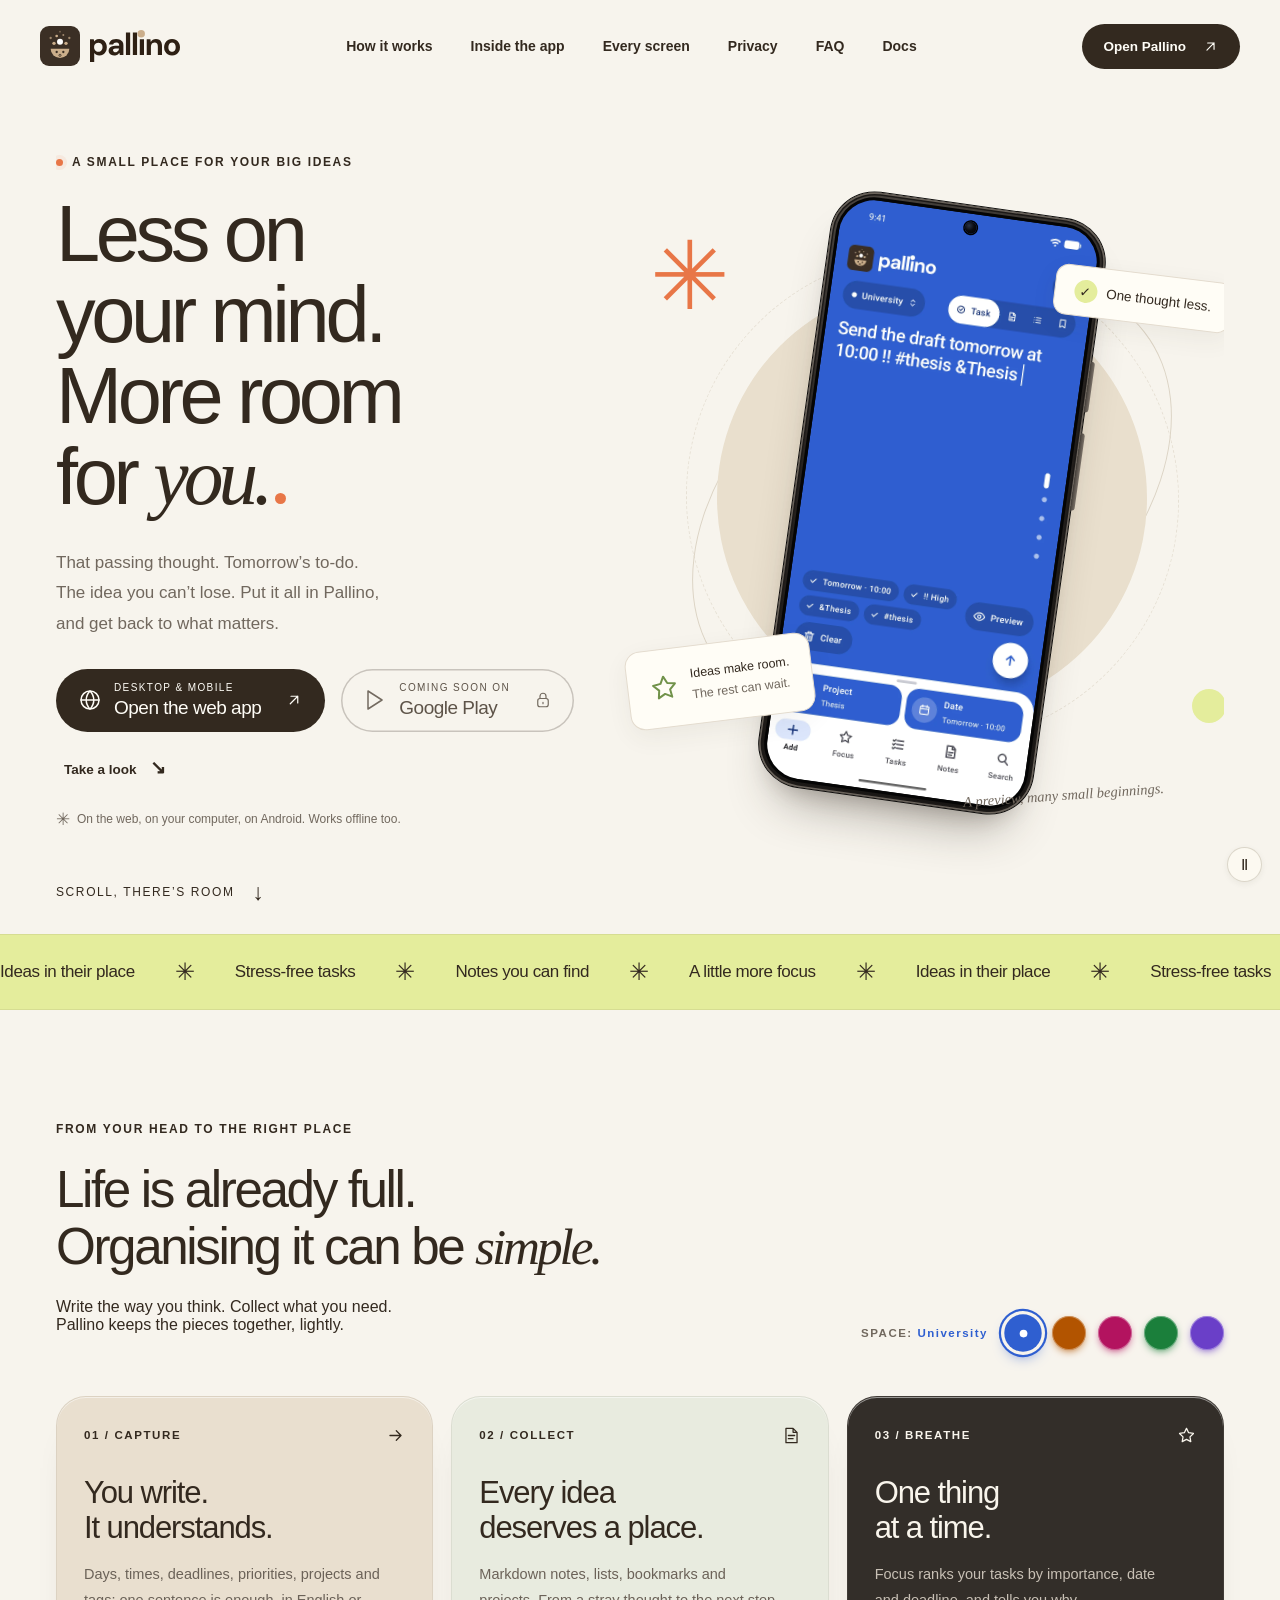
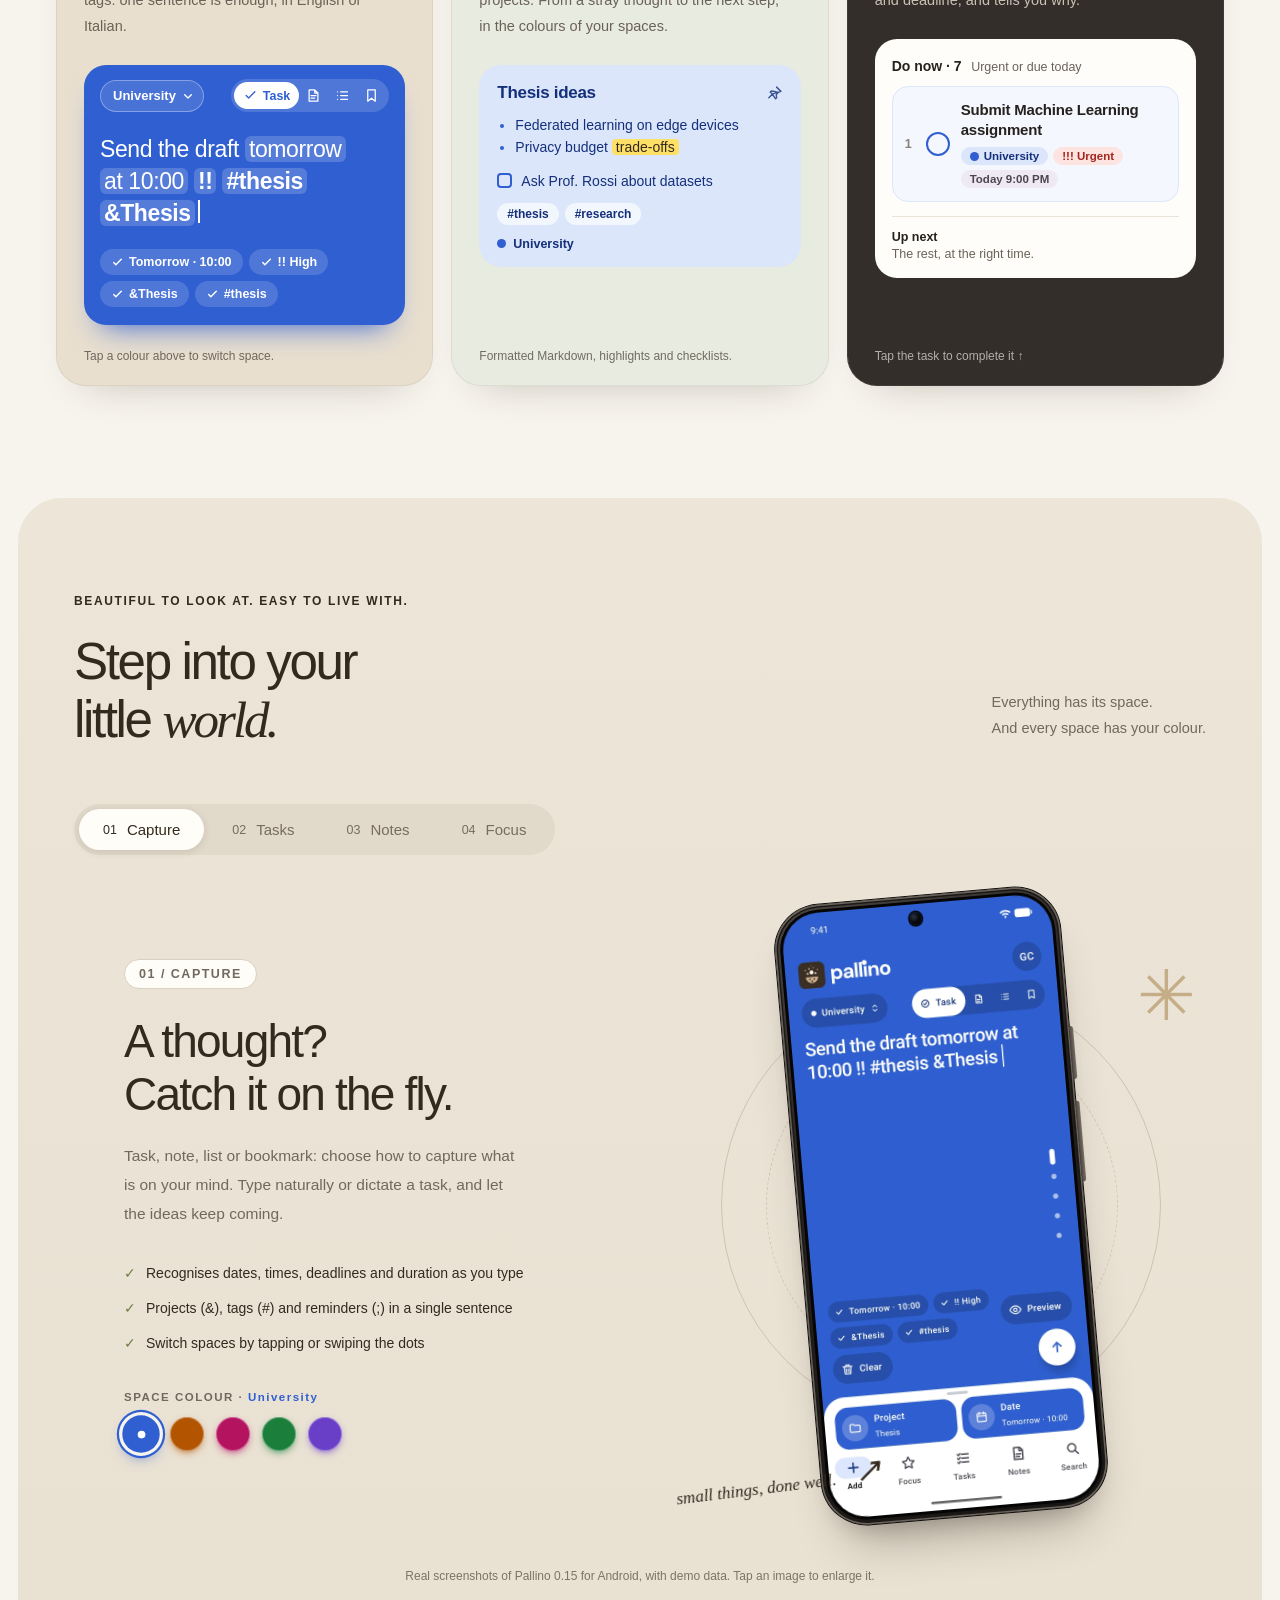
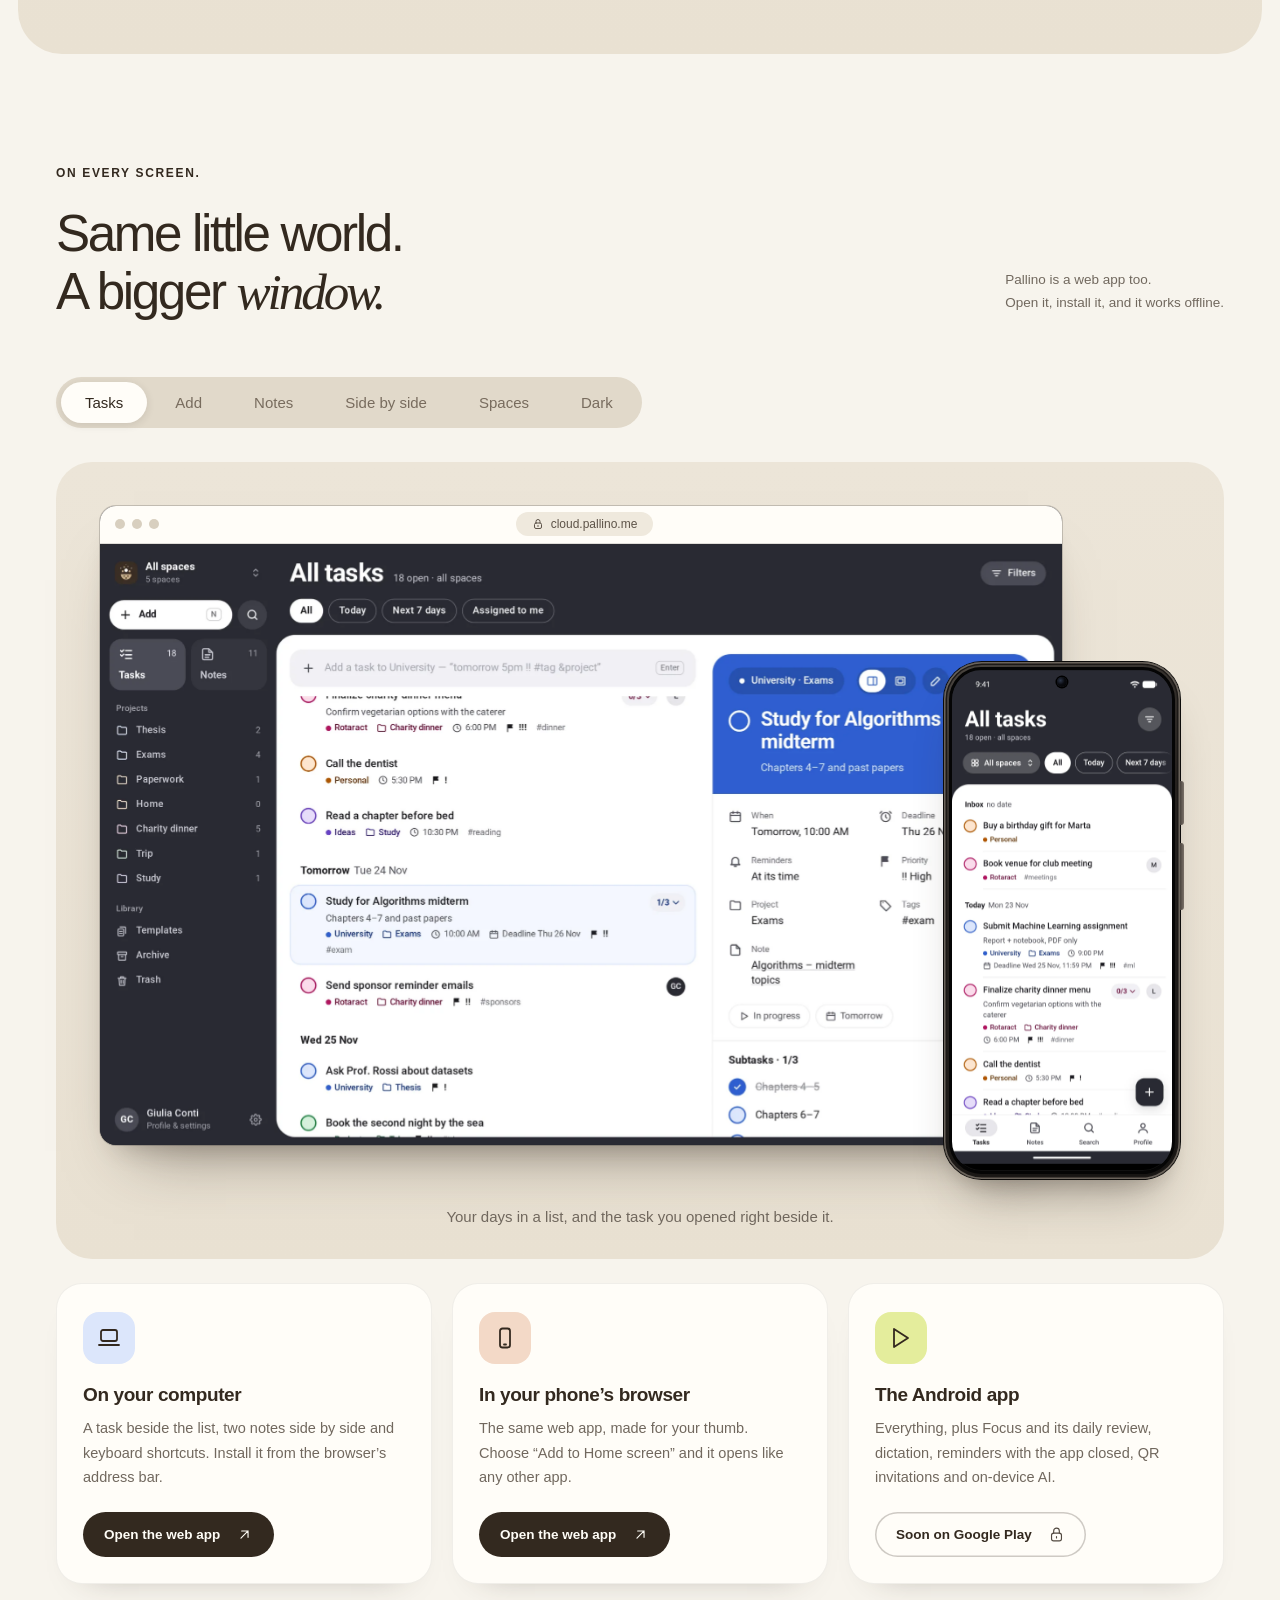
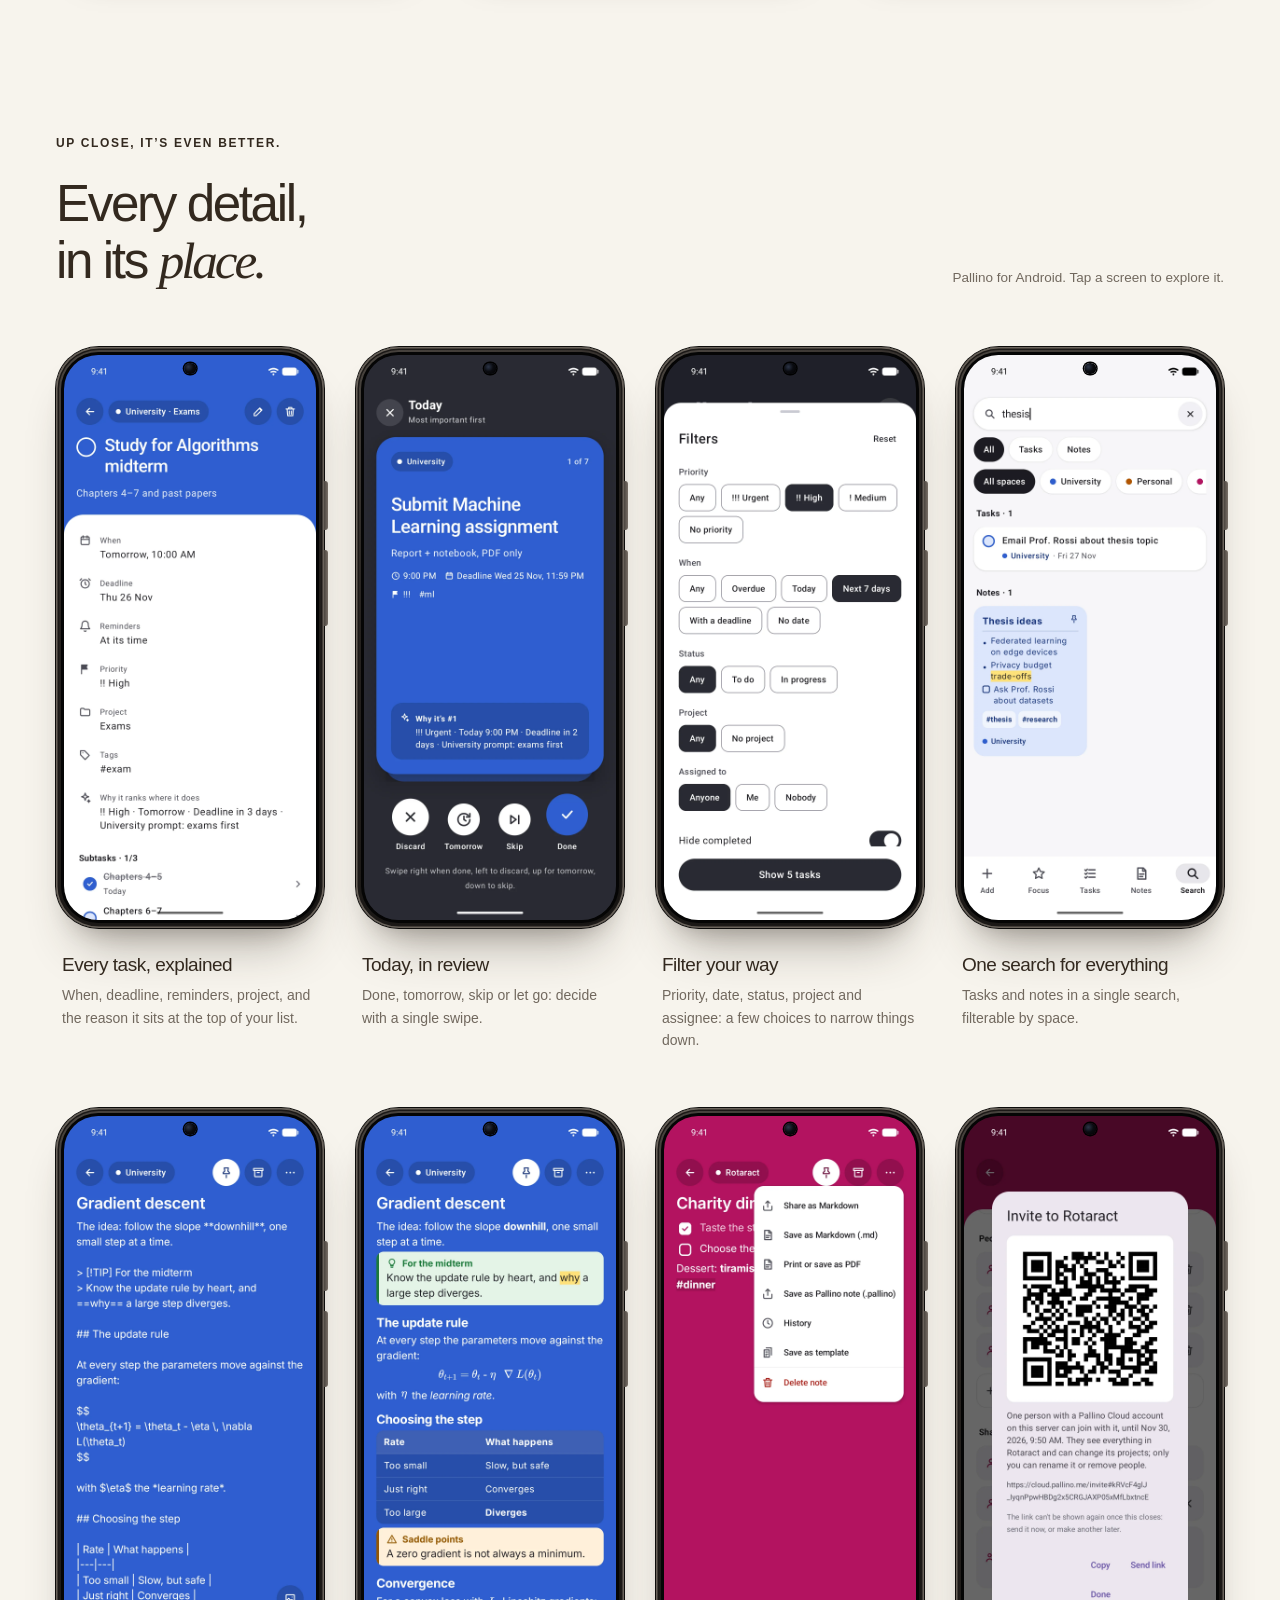
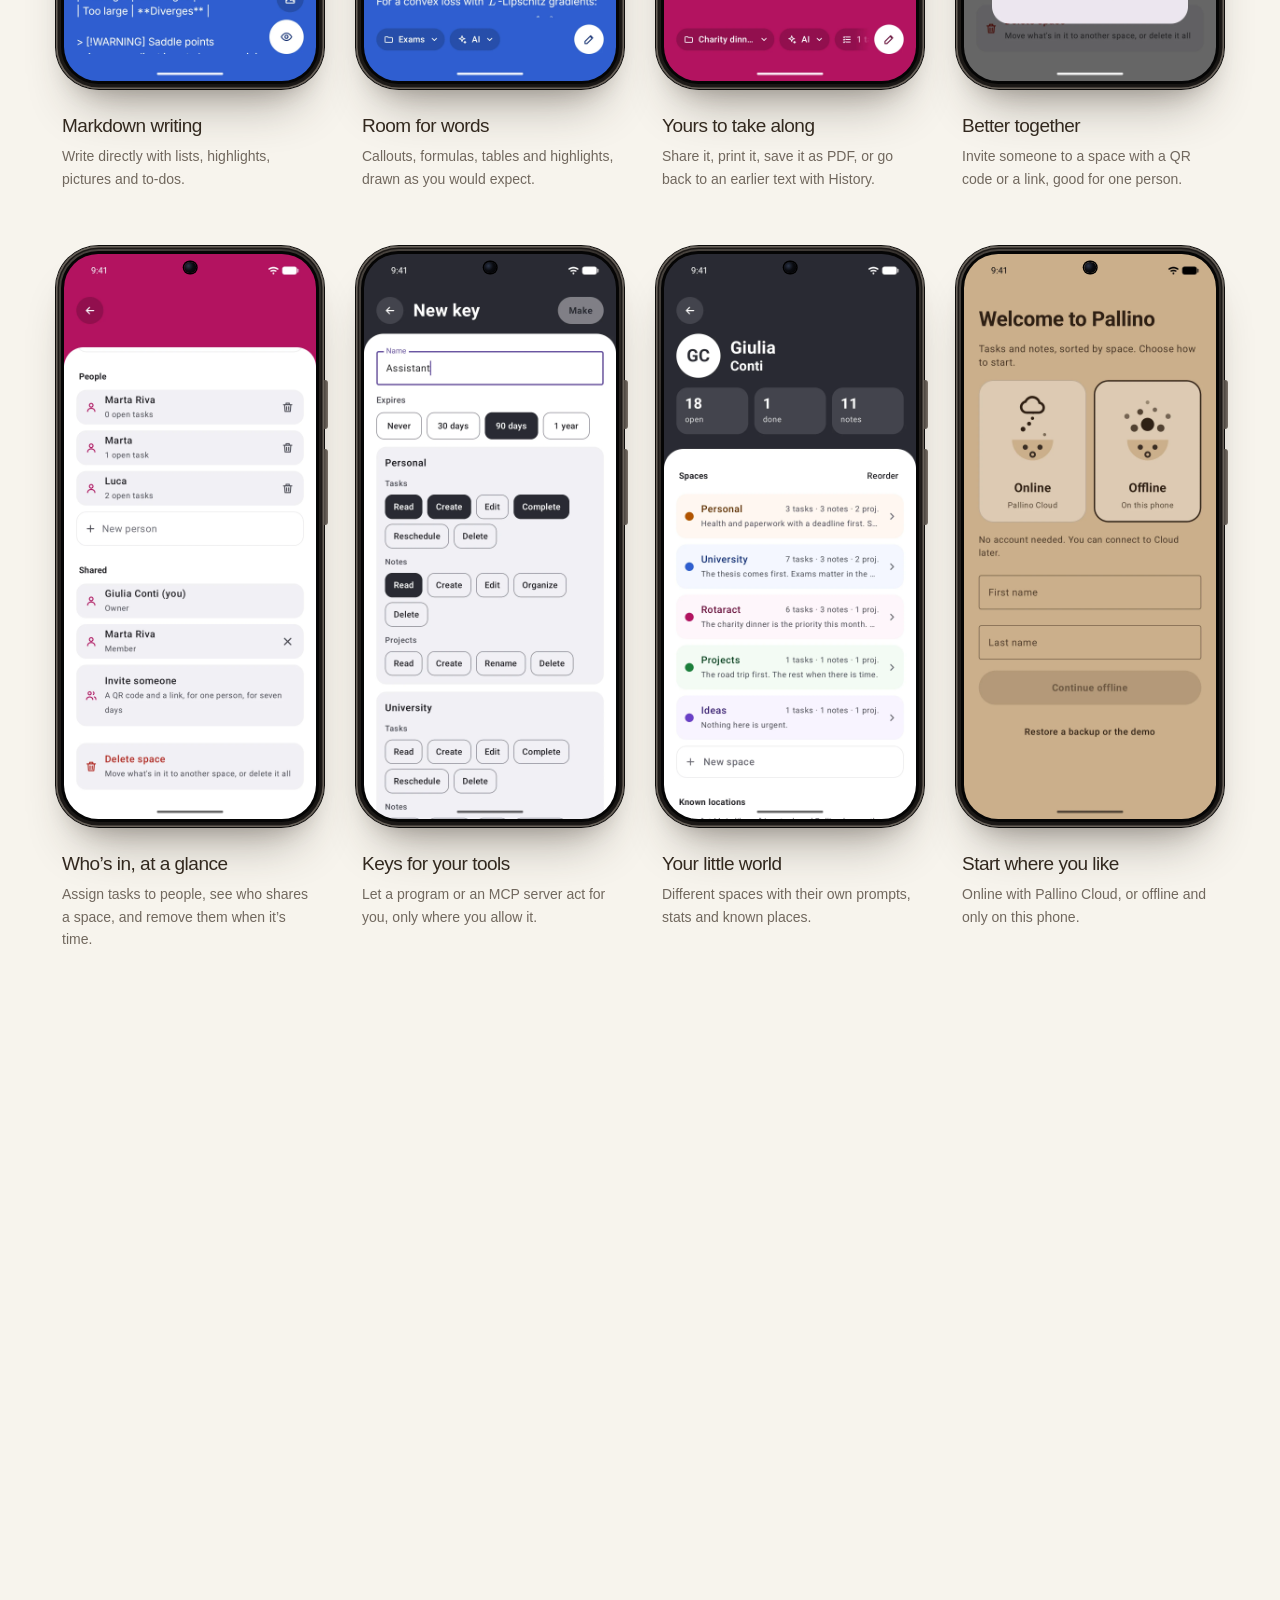
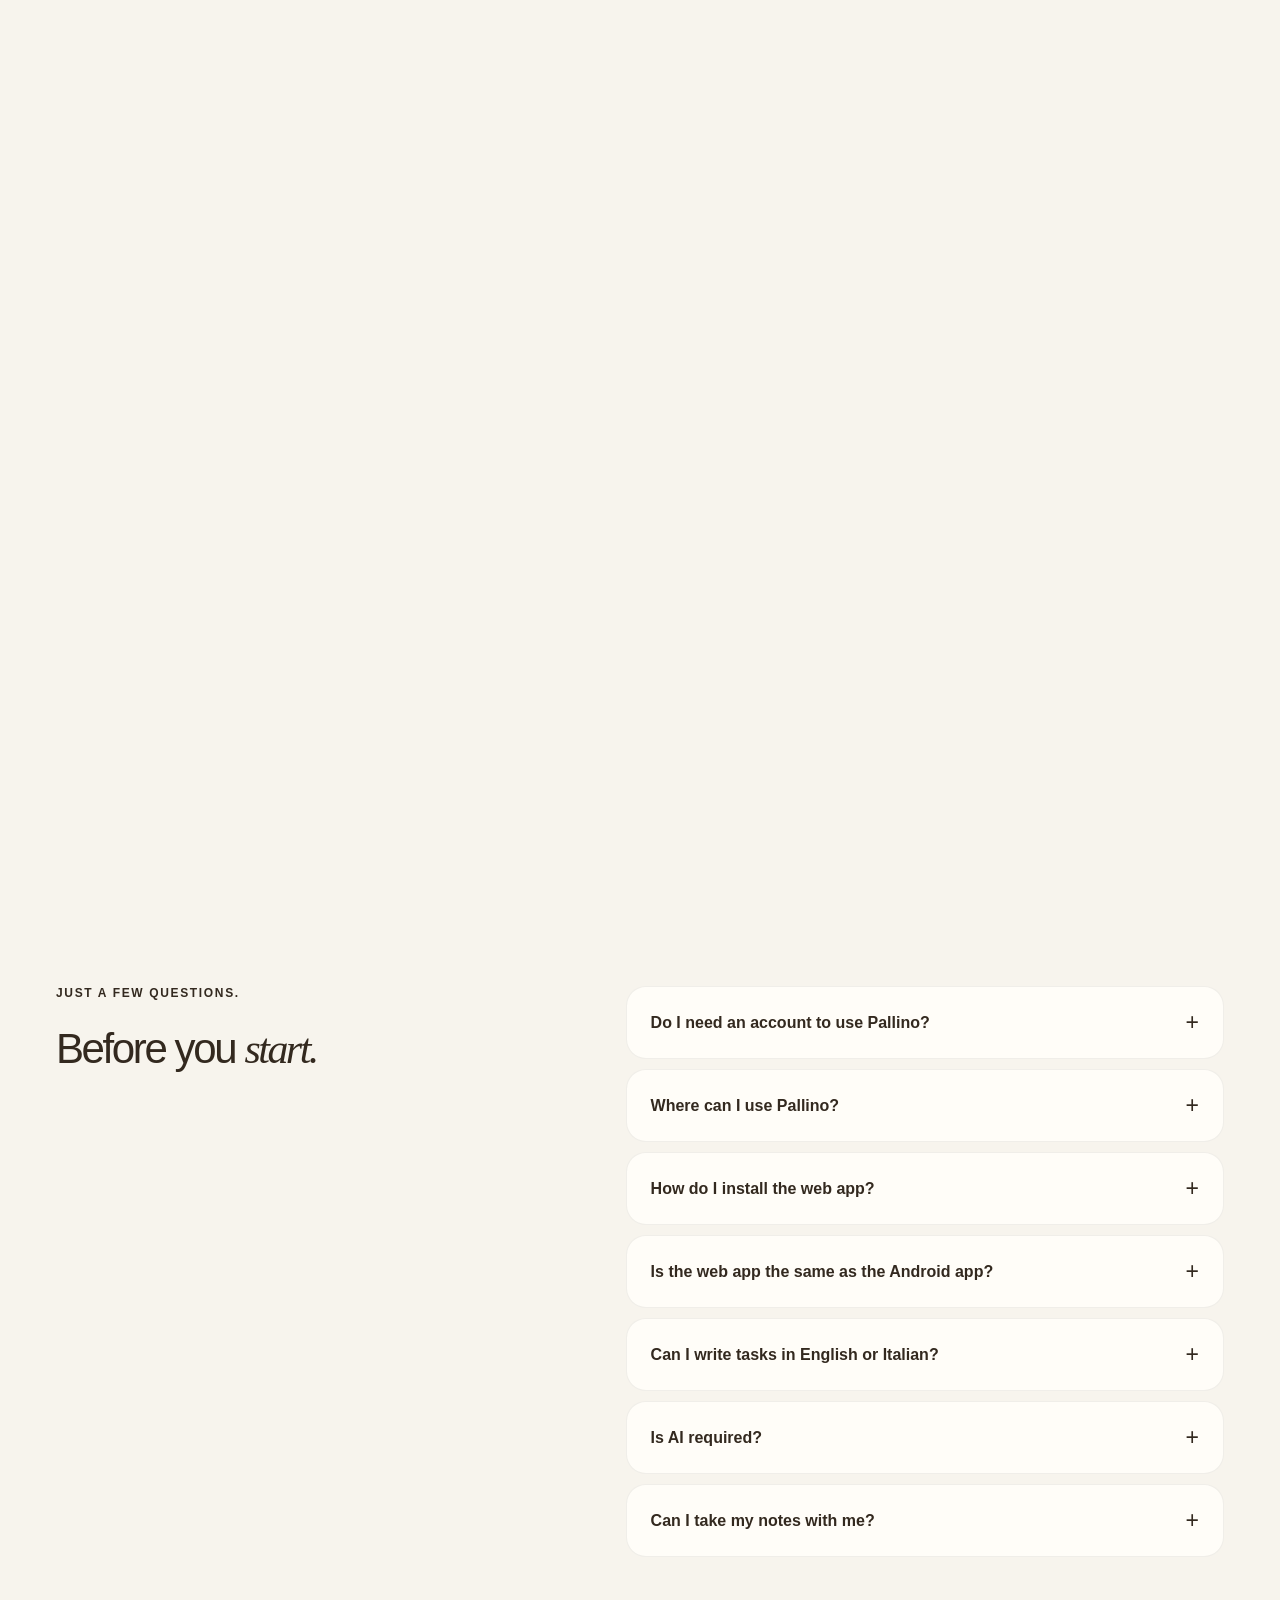
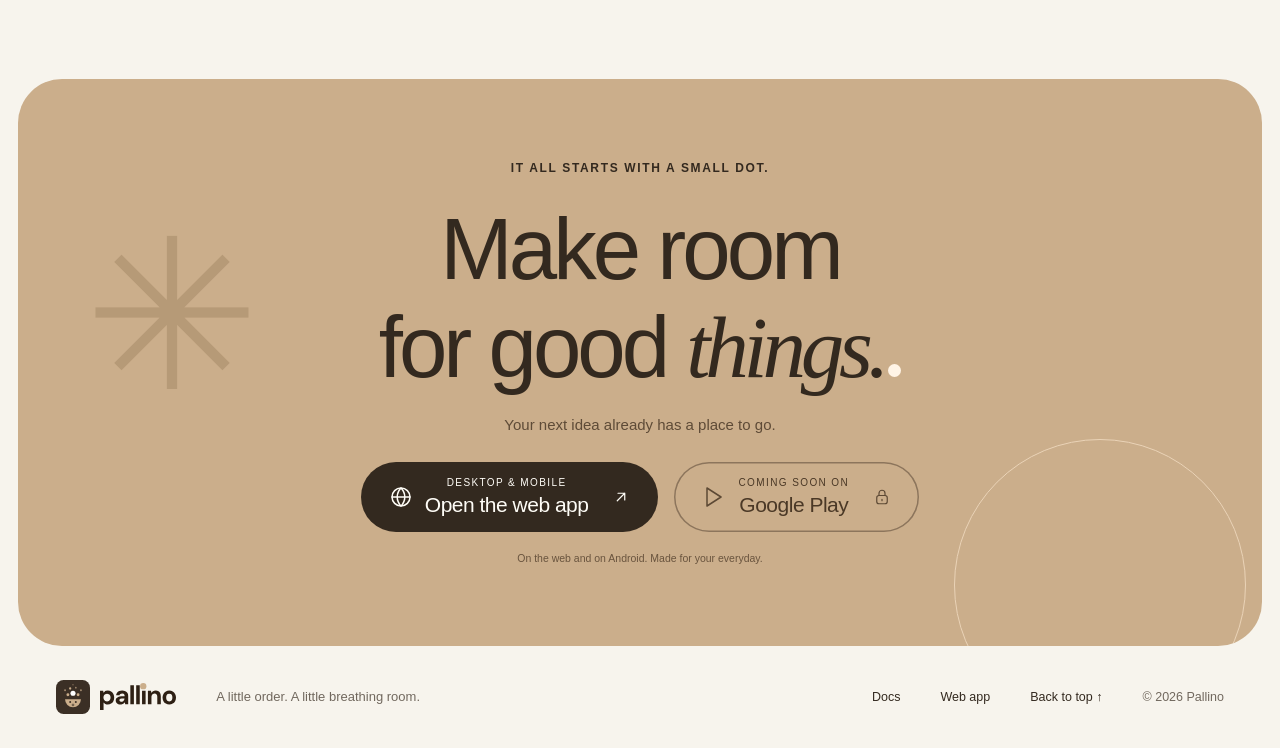
==== commit 7c333b4f: "pallino.me: web app buttons and section, docs page, new screenshots - The site's address is pallino." ====
--- a/index.html
+++ b/index.html
@@ -4,10 +4,13 @@
   <meta charset="utf-8">
   <meta name="viewport" content="width=device-width, initial-scale=1">
   <meta name="theme-color" content="#f7f4ed">
-  <meta name="description" content="Make room for your ideas. Pallino collects tasks, notes and lists, understands how you write and helps you find the next thing to do. Discover the Android app.">
+  <meta name="description" content="Make room for your ideas. Pallino collects tasks, notes and lists, understands how you write and helps you find the next thing to do. On the web, on your computer and on Android.">
+  <link rel="canonical" href="https://pallino.me/">
   <meta property="og:title" content="Pallino — Less on your mind. More room for you.">
   <meta property="og:description" content="Tasks, notes and ideas. A small place to put everything else in order.">
   <meta property="og:type" content="website">
+  <meta property="og:url" content="https://pallino.me/">
+  <meta property="og:site_name" content="Pallino">
   <title>Pallino — Less on your mind. More room for you.</title>
   <link rel="icon" href="assets/favicon.ico" sizes="any">
   <link rel="icon" href="assets/favicon.svg" type="image/svg+xml">
@@ -32,6 +35,14 @@
   <symbol id="i-share" viewBox="0 0 24 24"><path d="M7 17 17 7M8 7h9v9"/></symbol>
   <symbol id="i-refresh" viewBox="0 0 24 24"><path d="M20 12a8 8 0 1 1-2.6-5.9M20 4v5h-5"/></symbol>
   <symbol id="i-moon" viewBox="0 0 24 24"><path d="M20 14.5A8 8 0 0 1 9.5 4 8 8 0 1 0 20 14.5Z"/></symbol>
+  <symbol id="i-globe" viewBox="0 0 24 24"><circle cx="12" cy="12" r="9"/><path d="M3 12h18M12 3c2.5 2.6 3.8 5.6 3.8 9s-1.3 6.4-3.8 9c-2.5-2.6-3.8-5.6-3.8-9S9.5 5.6 12 3Z"/></symbol>
+  <symbol id="i-laptop" viewBox="0 0 24 24"><rect x="4" y="4" width="16" height="11" rx="2"/><path d="M2 19h20"/></symbol>
+  <symbol id="i-phone" viewBox="0 0 24 24"><rect x="7" y="2.5" width="10" height="19" rx="2.5"/><path d="M11 18.5h2"/></symbol>
+  <symbol id="i-people" viewBox="0 0 24 24"><circle cx="9" cy="8" r="3.5"/><path d="M2.5 20a6.5 6.5 0 0 1 13 0M16 4.8a3.5 3.5 0 0 1 0 6.4M18 14.2a6.5 6.5 0 0 1 3.5 5.8"/></symbol>
+  <symbol id="i-key" viewBox="0 0 24 24"><circle cx="8" cy="16" r="4.5"/><path d="m11.2 12.8 8.3-8.3m-3 3 3 3m-6 0 2 2"/></symbol>
+  <symbol id="i-image" viewBox="0 0 24 24"><rect x="3" y="4" width="18" height="16" rx="3"/><circle cx="8.5" cy="9.5" r="1.5"/><path d="m4 18 5.5-5 3.5 3 3-2.5 4.5 4"/></symbol>
+  <symbol id="i-sigma" viewBox="0 0 24 24"><path d="M18 8V5H6l6 7-6 7h12v-3"/></symbol>
+  <symbol id="i-bookmark" viewBox="0 0 24 24"><path d="M6 3h12v18l-6-4.5L6 21Z"/></symbol>
   <symbol id="i-play" viewBox="0 0 24 24"><path d="m5 3 14 9-14 9Z"/></symbol>
 </defs></svg>
 <header class="site-header"><div class="header">
@@ -39,8 +50,8 @@
     <img class="brand-app-icon" src="assets/app-icon.svg" alt="" width="40" height="40">
     <img class="brand-wordmark" src="assets/wordmark.svg" alt="pallino" width="90" height="32">
   </a>
-  <nav aria-label="Main navigation"><a href="#features">How it works</a><a href="#app">Inside the app</a><a href="#privacy">Privacy</a><a href="#faq">FAQ</a></nav>
-  <span class="button small dark is-locked" role="link" aria-disabled="true" title="Coming soon on Google Play">Coming soon <svg><use href="#i-lock"/></svg></span>
+  <nav aria-label="Main navigation"><a href="#features">How it works</a><a href="#app">Inside the app</a><a href="#web">Every screen</a><a href="#privacy">Privacy</a><a href="#faq">FAQ</a><a href="docs/">Docs</a></nav>
+  <a class="button small dark" href="https://cloud.pallino.me/">Open Pallino <svg><use href="#i-share"/></svg></a>
 </div></header>
 <main id="main">
 <section class="hero wrap">
@@ -48,8 +59,8 @@
     <p class="eyebrow"><span class="status-dot"></span> A SMALL PLACE FOR YOUR BIG IDEAS</p>
     <h1>Less on<br>your mind.<br>More room<br>for <span class="serif">you.</span><span class="heading-dot"></span></h1>
     <p class="lead">That passing thought. Tomorrow’s to-do.<br class="desktop-break"> The idea you can’t lose. Put it all in Pallino,<br class="desktop-break"> and get back to what matters.</p>
-    <div class="hero-actions"><span class="button dark store-link is-locked" role="link" aria-disabled="true" title="Coming soon on Google Play"><svg><use href="#i-play"/></svg><span><small>COMING SOON ON</small>Google Play</span><svg class="store-arrow"><use href="#i-lock"/></svg></span><a class="text-link" href="#app">Take a look <span>↘</span></a></div>
-    <p class="hero-footnote"><span class="tiny-android">✳</span> Made for Android. Works offline too.</p>
+    <div class="hero-actions"><a class="button dark store-link" href="https://cloud.pallino.me/"><svg><use href="#i-globe"/></svg><span><small>DESKTOP &amp; MOBILE</small>Open the web app</span><svg class="store-arrow"><use href="#i-share"/></svg></a><span class="button ghost store-link is-locked" role="link" aria-disabled="true" title="Coming soon on Google Play"><svg><use href="#i-play"/></svg><span><small>COMING SOON ON</small>Google Play</span><svg class="store-arrow"><use href="#i-lock"/></svg></span><a class="text-link" href="#app">Take a look <span>↘</span></a></div>
+    <p class="hero-footnote"><span class="tiny-android">✳</span> On the web, on your computer, on Android. Works offline too.</p>
   </div>
   <div class="hero-stage" aria-label="Preview of the Pallino app">
     <div class="orbit orbit-one"></div><div class="orbit orbit-two"></div><div class="hero-disc"></div>
@@ -90,7 +101,7 @@
       <div class="app-block capture-block">
         <div class="capture-block-bar">
           <span class="space-selector-pill"><span class="space-name-label">University</span><svg><use href="#i-chevron"/></svg></span>
-          <span class="mode-segments"><b><svg><use href="#i-check"/></svg>Task</b><span><svg><use href="#i-note"/></svg></span><span><svg><use href="#i-list"/></svg></span></span>
+          <span class="mode-segments"><b><svg><use href="#i-check"/></svg>Task</b><span><svg><use href="#i-note"/></svg></span><span><svg><use href="#i-list"/></svg></span><span><svg><use href="#i-bookmark"/></svg></span></span>
         </div>
         <div class="sentence-demo">
           <span><span class="space-task-label">Send the draft</span> <em>tomorrow</em><br><em>at 10:00</em> <strong>!!</strong> <u class="space-tag-label">#thesis</u> <b class="space-proj-label">&amp;Thesis</b></span>
@@ -107,7 +118,7 @@
     <article class="feature-card notes-card reveal">
       <div class="card-meta"><span>02 / COLLECT</span><svg><use href="#i-note"/></svg></div>
       <h3>Every idea<br>deserves a place.</h3>
-      <p>Markdown notes, lists and projects. From a stray thought to the next step, in the colours of your spaces.</p>
+      <p>Markdown notes, lists, bookmarks and projects. From a stray thought to the next step, in the colours of your spaces.</p>
       <div class="app-block note-card-demo">
         <div class="note-card-head">
           <b>Thesis ideas</b>
@@ -160,7 +171,7 @@
       <div class="showcase-copy">
         <span class="showcase-number" aria-hidden="true">01 / Capture</span>
         <h3 id="showcase-title">A thought?<br>Catch it on the fly.</h3>
-        <p id="showcase-description">Task, note or list: choose how to capture what is on your mind. Type naturally or dictate a task, and let the ideas keep coming.</p>
+        <p id="showcase-description">Task, note, list or bookmark: choose how to capture what is on your mind. Type naturally or dictate a task, and let the ideas keep coming.</p>
         <ul id="showcase-points">
           <li>Recognises dates, times, deadlines and duration as you type</li>
           <li>Projects (&amp;), tags (#) and reminders (;) in a single sentence</li>
@@ -177,22 +188,50 @@
           </div>
         </div>
       </div>
-      <div class="showcase-device"><div class="showcase-ring"></div><span class="showcase-spark" aria-hidden="true">✳</span><div class="phone showcase-phone"><div class="phone-screen"><div id="dynamic-screen"><button class="screenshot-open" data-space-shot="capture" data-image="assets/screenshots/capture-blue.webp" data-caption="Capture · dates, priorities, tags and projects recognised as you type" aria-label="Enlarge: Capture · dates, priorities, tags and projects recognised as you type"><img src="assets/screenshots/capture-blue.webp" alt="Capture · dates, priorities, tags and projects recognised as you type. Screenshot of the Pallino app." width="1080" height="2400"></button></div></div></div><span class="device-annotation">small things, done well. <span>↗</span></span></div>
-    </div>
-    <p class="preview-note">Real app screenshots with demo data. Tap an image to enlarge it.</p>
+      <div class="showcase-device"><div class="showcase-ring"></div><span class="showcase-spark" aria-hidden="true">✳</span><div class="phone showcase-phone"><div class="phone-screen"><div id="dynamic-screen"><button class="screenshot-open" data-space-shot="capture" data-image="assets/screenshots/capture-blue.webp" data-caption="Capture · dates, priorities, tags and projects recognised as you type" aria-label="Enlarge: Capture · dates, priorities, tags and projects recognised as you type"><img src="assets/screenshots/capture-blue.webp" alt="Capture · dates, priorities, tags and projects recognised as you type. Screenshot of the Pallino app." width="1080" height="2424"></button></div></div></div><span class="device-annotation">small things, done well. <span>↗</span></span></div>
+    </div>
+    <p class="preview-note">Real screenshots of Pallino 0.15 for Android, with demo data. Tap an image to enlarge it.</p>
+  </div>
+</section>
+<section id="web" class="web-section wrap section">
+  <div class="gallery-heading reveal"><div><p class="eyebrow">ON EVERY SCREEN.</p><h2>Same little world.<br>A bigger <span class="serif">window.</span></h2></div><p>Pallino is a web app too.<br>Open it, install it, and it works offline.</p></div>
+  <div class="showcase-tabs web-tabs" role="tablist" aria-label="Explore the web app">
+      <button id="web-tab-tasks" role="tab" aria-selected="true" aria-controls="web-panel" data-web-screen="tasks" tabindex="0"><span>Tasks</span></button>
+      <button id="web-tab-add" role="tab" aria-selected="false" aria-controls="web-panel" data-web-screen="add" tabindex="-1"><span>Add</span></button>
+      <button id="web-tab-notes" role="tab" aria-selected="false" aria-controls="web-panel" data-web-screen="notes" tabindex="-1"><span>Notes</span></button>
+      <button id="web-tab-split" role="tab" aria-selected="false" aria-controls="web-panel" data-web-screen="split" tabindex="-1"><span>Side by side</span></button>
+      <button id="web-tab-spaces" role="tab" aria-selected="false" aria-controls="web-panel" data-web-screen="spaces" tabindex="-1"><span>Spaces</span></button>
+      <button id="web-tab-dark" role="tab" aria-selected="false" aria-controls="web-panel" data-web-screen="dark" tabindex="-1"><span>Dark</span></button>
+  </div>
+  <div id="web-panel" class="web-panel reveal" role="tabpanel" aria-labelledby="web-tab-tasks" tabindex="0">
+    <div class="web-stage">
+      <div class="browser"><div class="browser-bar" aria-hidden="true"><i></i><i></i><i></i><span><svg><use href="#i-lock"/></svg>cloud.pallino.me</span></div><div class="browser-screen" id="web-screen"></div></div>
+      <div class="phone web-phone"><div class="phone-screen"><div id="web-phone-screen"></div></div></div>
+    </div>
+    <p class="web-caption" id="web-caption"></p>
+  </div>
+  <noscript><p class="web-caption"><a class="text-link" href="https://cloud.pallino.me/">Open the web app</a></p></noscript>
+  <div class="platform-grid">
+    <article class="platform-card reveal"><span class="extra-icon"><svg><use href="#i-laptop"/></svg></span><h3>On your computer</h3><p>A task beside the list, two notes side by side and keyboard shortcuts. Install it from the browser’s address bar.</p><a class="button dark small" href="https://cloud.pallino.me/">Open the web app <svg><use href="#i-share"/></svg></a></article>
+    <article class="platform-card reveal"><span class="extra-icon"><svg><use href="#i-phone"/></svg></span><h3>In your phone’s browser</h3><p>The same web app, made for your thumb. Choose “Add to Home screen” and it opens like any other app.</p><a class="button dark small" href="https://cloud.pallino.me/">Open the web app <svg><use href="#i-share"/></svg></a></article>
+    <article class="platform-card reveal"><span class="extra-icon"><svg><use href="#i-play"/></svg></span><h3>The Android app</h3><p>Everything, plus Focus and its daily review, dictation, reminders with the app closed, QR invitations and on-device AI.</p><span class="button ghost small is-locked" role="link" aria-disabled="true" title="Coming soon on Google Play">Soon on Google Play <svg><use href="#i-lock"/></svg></span></article>
   </div>
 </section>
 <section class="screen-gallery-section wrap section">
-  <div class="gallery-heading reveal"><div><p class="eyebrow">UP CLOSE, IT’S EVEN BETTER.</p><h2>Every detail,<br>in its <span class="serif">place.</span></h2></div><p>Tap a screen to explore it.</p></div>
+  <div class="gallery-heading reveal"><div><p class="eyebrow">UP CLOSE, IT’S EVEN BETTER.</p><h2>Every detail,<br>in its <span class="serif">place.</span></h2></div><p>Pallino for Android. Tap a screen to explore it.</p></div>
   <div class="screen-gallery">
     <figure class="gallery-item reveal"><div class="phone"><div class="phone-screen"><button class="screenshot-open" data-image="assets/screenshots/task-detail.webp" data-caption="Every task, explained · Task detail with deadline, reminders and the ranking reason" aria-label="Enlarge: Every task, explained"><img src="assets/screenshots/task-detail.webp" alt="Every task, explained: Task detail with deadline, reminders and the ranking reason, in Pallino." width="1080" height="2424" loading="lazy"><span class="image-zoom" aria-hidden="true">↗</span></button></div></div><figcaption><h3>Every task, explained</h3><p>When, deadline, reminders, project, and the reason it sits at the top of your list.</p></figcaption></figure>
+    <figure class="gallery-item reveal"><div class="phone"><div class="phone-screen"><button class="screenshot-open" data-image="assets/screenshots/review.webp" data-caption="Today, in review · Review of today’s tasks with swipe actions" aria-label="Enlarge: Today, in review"><img src="assets/screenshots/review.webp" alt="Today, in review: Review of today’s tasks with swipe actions, in Pallino." width="1080" height="2424" loading="lazy"><span class="image-zoom" aria-hidden="true">↗</span></button></div></div><figcaption><h3>Today, in review</h3><p>Done, tomorrow, skip or let go: decide with a single swipe.</p></figcaption></figure>
     <figure class="gallery-item reveal"><div class="phone"><div class="phone-screen"><button class="screenshot-open" data-image="assets/screenshots/filters.webp" data-caption="Filter your way · Filters for priority, date, status and project" aria-label="Enlarge: Filter your way"><img src="assets/screenshots/filters.webp" alt="Filter your way: Filters for priority, date, status and project, in Pallino." width="1080" height="2424" loading="lazy"><span class="image-zoom" aria-hidden="true">↗</span></button></div></div><figcaption><h3>Filter your way</h3><p>Priority, date, status, project and assignee: a few choices to narrow things down.</p></figcaption></figure>
     <figure class="gallery-item reveal"><div class="phone"><div class="phone-screen"><button class="screenshot-open" data-image="assets/screenshots/search.webp" data-caption="One search for everything · Single search across tasks and notes" aria-label="Enlarge: One search for everything"><img src="assets/screenshots/search.webp" alt="One search for everything: Single search across tasks and notes, in Pallino." width="1080" height="2424" loading="lazy"><span class="image-zoom" aria-hidden="true">↗</span></button></div></div><figcaption><h3>One search for everything</h3><p>Tasks and notes in a single search, filterable by space.</p></figcaption></figure>
+    <figure class="gallery-item reveal"><div class="phone"><div class="phone-screen"><button class="screenshot-open" data-image="assets/screenshots/note-writing.webp" data-caption="Markdown writing · Note editor with callouts, formulas and tables in Markdown" aria-label="Enlarge: Markdown writing"><img src="assets/screenshots/note-writing.webp" alt="Markdown writing: Note editor with callouts, formulas and tables in Markdown, in Pallino." width="1080" height="2424" loading="lazy"><span class="image-zoom" aria-hidden="true">↗</span></button></div></div><figcaption><h3>Markdown writing</h3><p>Write directly with lists, highlights, pictures and to-dos.</p></figcaption></figure>
+    <figure class="gallery-item reveal"><div class="phone"><div class="phone-screen"><button class="screenshot-open" data-image="assets/screenshots/note-preview.webp" data-caption="Room for words · Formatted note with callouts, a formula and a table" aria-label="Enlarge: Room for words"><img src="assets/screenshots/note-preview.webp" alt="Room for words: Formatted note with callouts, a formula and a table, in Pallino." width="1080" height="2424" loading="lazy"><span class="image-zoom" aria-hidden="true">↗</span></button></div></div><figcaption><h3>Room for words</h3><p>Callouts, formulas, tables and highlights, drawn as you would expect.</p></figcaption></figure>
+    <figure class="gallery-item reveal"><div class="phone"><div class="phone-screen"><button class="screenshot-open" data-image="assets/screenshots/note-menu.webp" data-caption="Yours to take along · Note menu with sharing, PDF, History and templates" aria-label="Enlarge: Yours to take along"><img src="assets/screenshots/note-menu.webp" alt="Yours to take along: Note menu with sharing, PDF, History and templates, in Pallino." width="1080" height="2424" loading="lazy"><span class="image-zoom" aria-hidden="true">↗</span></button></div></div><figcaption><h3>Yours to take along</h3><p>Share it, print it, save it as PDF, or go back to an earlier text with History.</p></figcaption></figure>
+    <figure class="gallery-item reveal"><div class="phone"><div class="phone-screen"><button class="screenshot-open" data-image="assets/screenshots/space-invite.webp" data-caption="Better together · Invitation to a shared space, with a QR code and a link" aria-label="Enlarge: Better together"><img src="assets/screenshots/space-invite.webp" alt="Better together: Invitation to a shared space, with a QR code and a link, in Pallino." width="1080" height="2424" loading="lazy"><span class="image-zoom" aria-hidden="true">↗</span></button></div></div><figcaption><h3>Better together</h3><p>Invite someone to a space with a QR code or a link, good for one person.</p></figcaption></figure>
+    <figure class="gallery-item reveal"><div class="phone"><div class="phone-screen"><button class="screenshot-open" data-image="assets/screenshots/space-people.webp" data-caption="Who’s in, at a glance · People and members of a shared space" aria-label="Enlarge: Who’s in, at a glance"><img src="assets/screenshots/space-people.webp" alt="Who’s in, at a glance: People and members of a shared space, in Pallino." width="1080" height="2424" loading="lazy"><span class="image-zoom" aria-hidden="true">↗</span></button></div></div><figcaption><h3>Who’s in, at a glance</h3><p>Assign tasks to people, see who shares a space, and remove them when it’s time.</p></figcaption></figure>
+    <figure class="gallery-item reveal"><div class="phone"><div class="phone-screen"><button class="screenshot-open" data-image="assets/screenshots/api-keys.webp" data-caption="Keys for your tools · New API key with what it may do in each space" aria-label="Enlarge: Keys for your tools"><img src="assets/screenshots/api-keys.webp" alt="Keys for your tools: New API key with what it may do in each space, in Pallino." width="1080" height="2424" loading="lazy"><span class="image-zoom" aria-hidden="true">↗</span></button></div></div><figcaption><h3>Keys for your tools</h3><p>Let a program or an MCP server act for you, only where you allow it.</p></figcaption></figure>
+    <figure class="gallery-item reveal"><div class="phone"><div class="phone-screen"><button class="screenshot-open" data-image="assets/screenshots/profile.webp" data-caption="Your little world · Profile with stats and spaces" aria-label="Enlarge: Your little world"><img src="assets/screenshots/profile.webp" alt="Your little world: Profile with stats and spaces, in Pallino." width="1080" height="2424" loading="lazy"><span class="image-zoom" aria-hidden="true">↗</span></button></div></div><figcaption><h3>Your little world</h3><p>Different spaces with their own prompts, stats and known places.</p></figcaption></figure>
     <figure class="gallery-item reveal"><div class="phone"><div class="phone-screen"><button class="screenshot-open" data-image="assets/screenshots/welcome-offline.webp" data-caption="Start where you like · Welcome screen with Online and Offline modes" aria-label="Enlarge: Start where you like"><img src="assets/screenshots/welcome-offline.webp" alt="Start where you like: Welcome screen with Online and Offline modes, in Pallino." width="1080" height="2424" loading="lazy"><span class="image-zoom" aria-hidden="true">↗</span></button></div></div><figcaption><h3>Start where you like</h3><p>Online with Pallino Cloud, or offline and only on this phone.</p></figcaption></figure>
-    <figure class="gallery-item reveal"><div class="phone"><div class="phone-screen"><button class="screenshot-open" data-image="assets/screenshots/note-writing.webp" data-caption="Markdown writing · Note editor with lists, highlights and to-dos" aria-label="Enlarge: Markdown writing"><img src="assets/screenshots/note-writing.webp" alt="Markdown writing: Note editor with lists, highlights and to-dos, in Pallino." width="1080" height="2400" loading="lazy"><span class="image-zoom" aria-hidden="true">↗</span></button></div></div><figcaption><h3>Markdown writing</h3><p>Write directly with lists, highlights and to-dos.</p></figcaption></figure>
-    <figure class="gallery-item reveal"><div class="phone"><div class="phone-screen"><button class="screenshot-open" data-image="assets/screenshots/note-preview.webp" data-caption="Room for words · Formatted note with highlight and checklist" aria-label="Enlarge: Room for words"><img src="assets/screenshots/note-preview.webp" alt="Room for words: Formatted note with highlight and checklist, in Pallino." width="1080" height="2400" loading="lazy"><span class="image-zoom" aria-hidden="true">↗</span></button></div></div><figcaption><h3>Room for words</h3><p>A formatted preview with highlights and tickable checklists.</p></figcaption></figure>
-    <figure class="gallery-item reveal"><div class="phone"><div class="phone-screen"><button class="screenshot-open" data-image="assets/screenshots/review.webp" data-caption="Today, in review · Review of today’s tasks with swipe actions" aria-label="Enlarge: Today, in review"><img src="assets/screenshots/review.webp" alt="Today, in review: Review of today’s tasks with swipe actions, in Pallino." width="1080" height="2400" loading="lazy"><span class="image-zoom" aria-hidden="true">↗</span></button></div></div><figcaption><h3>Today, in review</h3><p>Done, tomorrow or let go: decide with a single swipe.</p></figcaption></figure>
-    <figure class="gallery-item reveal"><div class="phone"><div class="phone-screen"><button class="screenshot-open" data-image="assets/screenshots/profile.webp" data-caption="Your little world · Local profile, stats, spaces and known places" aria-label="Enlarge: Your little world"><img src="assets/screenshots/profile.webp" alt="Your little world: Local profile, stats, spaces and known places, in Pallino." width="1080" height="2400" loading="lazy"><span class="image-zoom" aria-hidden="true">↗</span></button></div></div><figcaption><h3>Your little world</h3><p>Different spaces with their own prompts, stats and known places.</p></figcaption></figure>
   </div>
 </section>
 <section class="extras-section wrap section">
@@ -201,7 +240,11 @@
     <article class="reveal"><span class="extra-icon"><svg><use href="#i-share"/></svg></span><h3>From notes to tasks</h3><p>Extract to-dos from a note, with rules or with optional AI. Review the suggestions and choose what to create.</p></article>
     <article class="reveal"><span class="extra-icon"><svg><use href="#i-refresh"/></svg></span><h3>Habits stick</h3><p>“Read every day.” Write it once and let recurring tasks keep the rhythm with you.</p></article>
     <article class="reveal"><span class="extra-icon"><svg><use href="#i-search"/></svg></span><h3>Find that thought again</h3><p>One search for tasks and notes. Filter by space, find the right words and pick up where you left off.</p></article>
-    <article class="reveal"><span class="extra-icon"><svg><use href="#i-moon"/></svg></span><h3>Your way to see it</h3><p>Light, dark or Low colour theme. Customise the look and the navigation bar to feel at home.</p></article>
+    <article class="reveal"><span class="extra-icon"><svg><use href="#i-moon"/></svg></span><h3>Your way to see it</h3><p>Light, dark, Low colour or Material You. Customise the look and the navigation bar to feel at home.</p></article>
+    <article class="reveal"><span class="extra-icon"><svg><use href="#i-people"/></svg></span><h3>Spaces to share</h3><p>Invite someone into a space: its tasks, notes and projects stay in step for everyone in it.</p></article>
+    <article class="reveal"><span class="extra-icon"><svg><use href="#i-sigma"/></svg></span><h3>Notes that can do maths</h3><p>Formulas in LaTeX, tables, callouts and code blocks, in plain Markdown that stays yours.</p></article>
+    <article class="reveal"><span class="extra-icon"><svg><use href="#i-image"/></svg></span><h3>A picture, a past</h3><p>Add photos to a note on Android, and go back to its earlier texts with History.</p></article>
+    <article class="reveal"><span class="extra-icon"><svg><use href="#i-key"/></svg></span><h3>Open to your tools</h3><p>API keys for programs that act for you, such as an MCP server, with a say on each space.</p></article>
   </div>
 </section>
 <section id="privacy" class="privacy-section wrap reveal">
@@ -228,13 +271,13 @@
   <div>
     <p class="eyebrow">YOUR IDEAS, CLOSE TO YOU.</p>
     <h2>Your space.<br>Truly <span class="serif">yours.</span></h2>
-    <p>Tasks and notes stay in a local database on your phone. Start in Offline mode with just a local profile, or sync spaces and projects with Pallino Cloud.</p>
-    <p>AI is a choice: extract tasks on your device with local models (Gemma 4 E2B or Qwen3), or turn on Google AI Studio with your own key. You decide.</p>
+    <p>Tasks and notes live in a local database, on your phone or in your browser. Use Pallino with just a local profile, or sign in to Pallino Cloud to keep tasks, notes and spaces in step across your devices.</p>
+    <p>On Android, AI is a choice: extract tasks on your device with local models (Gemma 4 E2B or Qwen3), or turn on Google AI Studio with your own key. You decide.</p>
     <div class="privacy-tags"><span>✓ Works offline</span><span>✓ On-device AI</span><span>✓ Export notes and backups</span></div>
   </div>
 </section>
-<section id="faq" class="faq-section wrap section"><div class="reveal"><p class="eyebrow">JUST A FEW QUESTIONS.</p><h2>Before you <span class="serif">start.</span></h2></div><div class="faq-list reveal"><details><summary>Do I need an account to use Pallino?<span>+</span></summary><p>You can start in offline mode with a local profile. Pallino Cloud is optional: it syncs your profile, spaces and projects across devices, while tasks and notes stay on your phone.</p></details><details><summary>Can I write tasks in English or Italian?<span>+</span></summary><p>Yes, both. Pallino recognises expressions like “tomorrow”, “Friday at 6 pm”, “by Friday”, “every Monday” and “~1h30”, in English and in Italian. The app interface is in English.</p></details><details><summary>Is AI required?<span>+</span></summary><p>No. You can manage tasks, notes and lists and use rule-based extraction without any AI. For AI extraction you can download a local model to your phone (LiteRT-LM) or use Google AI Studio with your own key.</p></details><details><summary>Can I take my notes with me?<span>+</span></summary><p>Of course. You can export all notes as Markdown (`.md`) or in the `.pallino` format, and export or re-import a full `.json` backup from the Profile settings.</p></details></div></section>
-<section class="download-section"><div class="wrap download-inner reveal"><span class="download-flower" aria-hidden="true">✳</span><p class="eyebrow">IT ALL STARTS WITH A SMALL DOT.</p><h2>Make room<br>for good <span class="serif">things.</span><span class="download-dot"></span></h2><p>Your next idea already has a place to go.</p><span class="button dark store-link is-locked" role="link" aria-disabled="true" title="Coming soon on Google Play"><svg><use href="#i-play"/></svg><span><small>COMING SOON ON</small>Google Play</span><svg class="store-arrow"><use href="#i-lock"/></svg></span><span class="download-platform">Made for Android. Made for your everyday.</span></div></section>
+<section id="faq" class="faq-section wrap section"><div class="reveal"><p class="eyebrow">JUST A FEW QUESTIONS.</p><h2>Before you <span class="serif">start.</span></h2></div><div class="faq-list reveal"><details><summary>Do I need an account to use Pallino?<span>+</span></summary><p>No. You can start with a local profile, on Android and on the web, and everything stays on that device. Pallino Cloud is optional: with an account, your tasks, notes, projects and spaces stay in step across phone and computer, and you can share a space with other people.</p></details><details><summary>Where can I use Pallino?<span>+</span></summary><p>In any modern browser at <a class="inline-link" href="https://cloud.pallino.me/">cloud.pallino.me</a>, on a computer or on a phone, and in the Android app, coming soon on Google Play.</p></details><details><summary>How do I install the web app?<span>+</span></summary><p>Open <a class="inline-link" href="https://cloud.pallino.me/">cloud.pallino.me</a>. In Chrome or Edge on a computer, use the install icon in the address bar. On Android, open the Chrome menu and choose “Add to Home screen”. On iPhone, tap Share in Safari and then “Add to Home Screen”.</p></details><details><summary>Is the web app the same as the Android app?<span>+</span></summary><p>Tasks, notes, lists, spaces, search, templates and Pallino Cloud are in both. Focus and its daily review, dictation, AI, adding pictures and reminders with the app closed are on Android.</p></details><details><summary>Can I write tasks in English or Italian?<span>+</span></summary><p>Yes, both. Pallino recognises expressions like “tomorrow”, “Friday at 6 pm”, “by Friday”, “every Monday” and “~1h30”, in English and in Italian. The interface is in English.</p></details><details><summary>Is AI required?<span>+</span></summary><p>No. You can manage tasks, notes and lists and extract tasks by rules (on Android) without any AI. For AI extraction, on Android, you can download a local model to your phone (LiteRT-LM) or use Google AI Studio with your own key.</p></details><details><summary>Can I take my notes with me?<span>+</span></summary><p>Of course. You can export all notes as Markdown (`.md`) or in the `.pallino` format, and export or re-import a full `.json` backup from the Profile settings. Any note can also be printed or saved as PDF.</p></details></div></section>
+<section class="download-section"><div class="wrap download-inner reveal"><span class="download-flower" aria-hidden="true">✳</span><p class="eyebrow">IT ALL STARTS WITH A SMALL DOT.</p><h2>Make room<br>for good <span class="serif">things.</span><span class="download-dot"></span></h2><p>Your next idea already has a place to go.</p><div class="download-actions"><a class="button dark store-link" href="https://cloud.pallino.me/"><svg><use href="#i-globe"/></svg><span><small>DESKTOP &amp; MOBILE</small>Open the web app</span><svg class="store-arrow"><use href="#i-share"/></svg></a><span class="button ghost store-link is-locked" role="link" aria-disabled="true" title="Coming soon on Google Play"><svg><use href="#i-play"/></svg><span><small>COMING SOON ON</small>Google Play</span><svg class="store-arrow"><use href="#i-lock"/></svg></span></div><span class="download-platform">On the web and on Android. Made for your everyday.</span></div></section>
 </main>
 <footer class="footer wrap">
   <a class="brand" href="#" aria-label="Pallino, back to top">
@@ -242,9 +285,11 @@
     <img class="brand-wordmark" src="assets/wordmark.svg" alt="pallino" width="77" height="27">
   </a>
   <span>A little order. A little breathing room.</span>
+  <a href="docs/">Docs</a>
+  <a href="https://cloud.pallino.me/">Web app</a>
   <a href="#main">Back to top ↑</a>
   <small>© <span id="year">2026</span> Pallino</small>
 </footer>
 <button class="motion-toggle" aria-pressed="false" aria-label="Pause animations" title="Pause animations">Ⅱ</button>
-<dialog class="screenshot-dialog" id="screenshot-viewer" aria-label="Enlarged Pallino screenshot"><button class="viewer-close" aria-label="Close the enlarged screenshot">×</button><img class="viewer-image" alt="" width="1080" height="2400"><p class="viewer-caption"></p></dialog>
+<dialog class="screenshot-dialog" id="screenshot-viewer" aria-label="Enlarged Pallino screenshot"><button class="viewer-close" aria-label="Close the enlarged screenshot">×</button><img class="viewer-image" alt=""><p class="viewer-caption"></p></dialog>
 </body></html>
--- a/styles.css
+++ b/styles.css
@@ -269,3 +269,84 @@
 .is-locked:hover{transform:none;box-shadow:none}
 .store-link.is-locked{background:linear-gradient(180deg,#3d3329,#2e251d)}
 .is-locked svg{opacity:.85}
+
+/* ═════════════════════════ v3 · web app, platforms ═════════════════════════ */
+/* Secondary button */
+.ghost{background:transparent;color:var(--ink);box-shadow:inset 0 0 0 1.5px #33291f3d}
+.store-link.ghost.is-locked{background:transparent;color:#5d5348}
+.ghost.is-locked:hover{box-shadow:inset 0 0 0 1.5px #33291f3d}
+.hero-actions{flex-wrap:wrap;gap:14px 16px}
+.hero-actions .store-link{padding:13px 22px}
+.hero-actions .store-link span{font-size:19px}
+.hero-actions .text-link{padding:10px 8px}
+.download-actions{display:flex;flex-wrap:wrap;justify-content:center;gap:14px 16px}
+.download-section .ghost{box-shadow:inset 0 0 0 1.5px #2e201466}
+.download-section .store-link.ghost.is-locked{color:#4a3826}
+.download-section .ghost.is-locked:hover{box-shadow:inset 0 0 0 1.5px #2e201466}
+.header .button.small{white-space:nowrap}
+.header nav a{white-space:nowrap}
+.inline-link{text-decoration:underline;text-underline-offset:3px;color:var(--ink)}
+
+/* Four kinds in the Capture card's bar */
+.capture-block-bar{flex-wrap:wrap}
+.mode-segments>*{padding:6px 7px}
+.mode-segments b{padding-inline:9px}
+.space-selector-pill{padding:7px 7px 7px 12px}
+
+/* Browser window with the installed PWA on a phone in front */
+.web-section{padding-bottom:40px}
+.web-section .gallery-heading>p{line-height:1.7}
+.web-tabs{margin-top:0}
+.web-panel{margin-top:34px;border-radius:36px;padding:44px 44px 30px;background:linear-gradient(180deg,#ece5d8,#e9e1d2)}
+.web-stage{position:relative;padding-right:118px;padding-bottom:34px}
+.browser{border-radius:16px;overflow:hidden;background:#2a2a33;box-shadow:0 0 0 1px #0d0c0b30,0 40px 60px -34px #33291f80,0 16px 26px -18px #33291f50}
+.browser-bar{display:flex;align-items:center;gap:7px;height:38px;padding:0 15px;background:#fffdf8;border-bottom:1px solid #33291f1a}
+.browser-bar i{width:10px;height:10px;border-radius:50%;background:#d8cfbf}
+.browser-bar span{margin:0 auto;padding:5px 16px;border-radius:100px;background:#efe9dd;font-size:12px;color:#5d5348;display:inline-flex;align-items:center;gap:7px;transform:translateX(-22px)}
+.browser-bar svg{width:12px;height:12px;stroke-width:2}
+.browser-screen{line-height:0;aspect-ratio:2200/1375}
+.browser-screen img{display:block;width:100%;height:auto}
+.browser-screen .screenshot-open{border-radius:0}
+.web-phone{position:absolute;right:0;bottom:0;width:22%;min-width:150px;max-width:236px}
+.web-phone .phone-screen{aspect-ratio:1080/2424}
+.web-caption{text-align:center;font-size:15px;color:var(--muted);margin:26px 0 0;line-height:1.6}
+.platform-grid{display:grid;grid-template-columns:repeat(3,1fr);gap:20px;margin-top:24px}
+.platform-card{display:flex;flex-direction:column;align-items:flex-start;background:#fffdf8;border:1px solid #33291f12;border-radius:26px;padding:28px 26px 26px;box-shadow:0 18px 34px -30px #33291f66}
+.platform-card .extra-icon{margin-bottom:20px}
+.platform-card:nth-child(1) .extra-icon{background:#dce6fb}
+.platform-card:nth-child(2) .extra-icon{background:#f3d9c7}
+.platform-card h3{font-size:19px;font-weight:600;letter-spacing:-.4px;margin:0 0 10px}
+.platform-card p{font-size:14.5px;line-height:1.7;color:var(--muted);margin:0 0 22px}
+.platform-card .button{margin-top:auto}
+.extras-grid article:nth-child(5) .extra-icon{background:#fadcea}
+.extras-grid article:nth-child(6) .extra-icon{background:#d5f0dc}
+.extras-grid article:nth-child(7) .extra-icon{background:#f3d9c7}
+.extras-grid article:nth-child(8) .extra-icon{background:#e4ed9c}
+
+@media(max-width:1100px){
+  .header nav a{padding:9px 10px;font-size:13.5px}
+  .web-panel{padding:32px 28px 24px}
+  .web-stage{padding-right:84px}
+}
+@media(max-width:960px){.header nav{display:none}}
+@media(max-width:900px){.platform-grid{grid-template-columns:1fr}}
+@media(max-width:800px){
+  .hero-actions{justify-content:center}
+  .web-panel{margin-top:24px;padding:22px 18px 20px;border-radius:28px}
+  .web-tabs button{flex:0 0 auto}
+}
+@media(max-width:600px){
+  .web-tabs{scrollbar-width:none;gap:0}
+  .web-tabs::-webkit-scrollbar{display:none}
+  .web-panel{margin-inline:-10px;padding:16px 12px 18px}
+  .web-stage{padding:0 0 4px;display:flex;flex-direction:column;align-items:center;gap:24px}
+  .browser{width:100%;border-radius:12px}
+  .browser-bar{height:30px}
+  .browser-bar i{width:8px;height:8px}
+  .browser-bar span{font-size:11px;padding:4px 12px;transform:translateX(-18px)}
+  .web-phone{position:relative;width:62%;max-width:240px}
+  .web-caption{font-size:14px;margin-top:20px}
+}
+@media(max-width:480px){
+  .hero-actions .store-link,.download-actions .store-link{width:100%;max-width:300px}
+}
